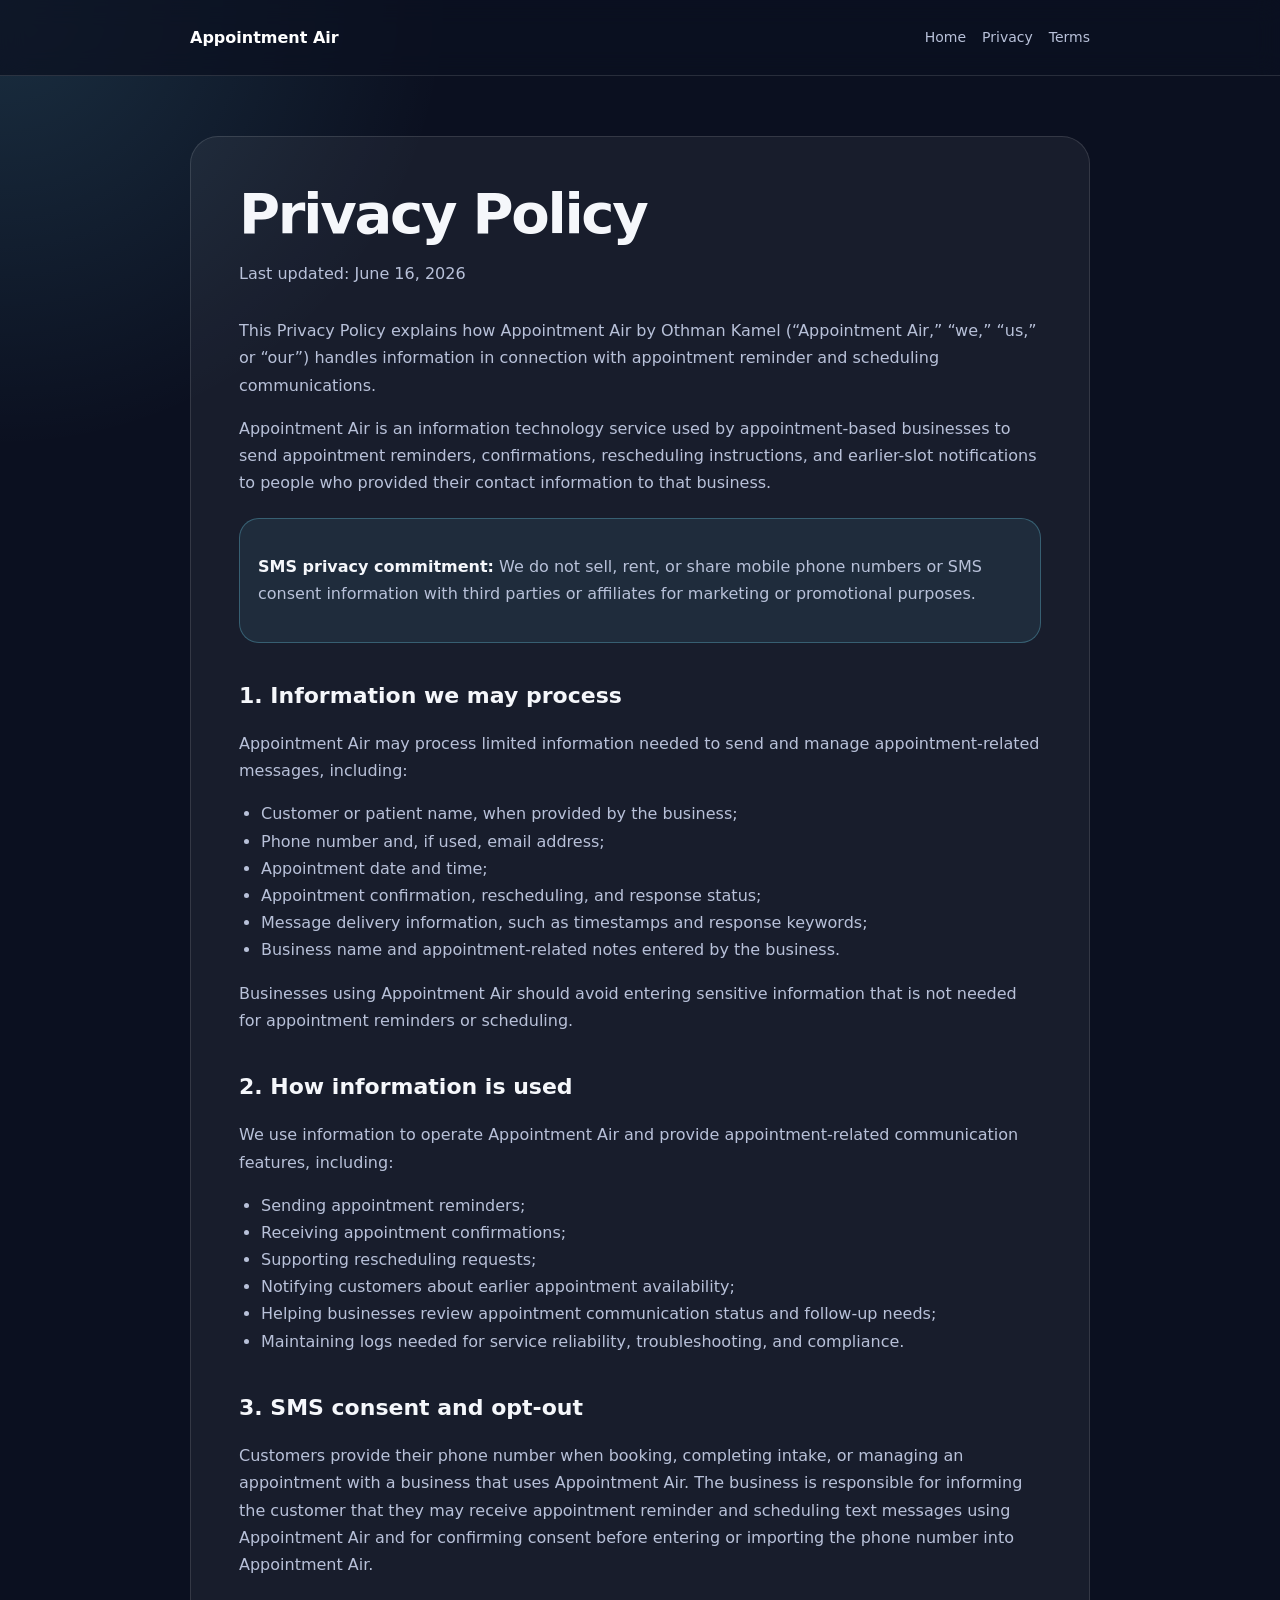
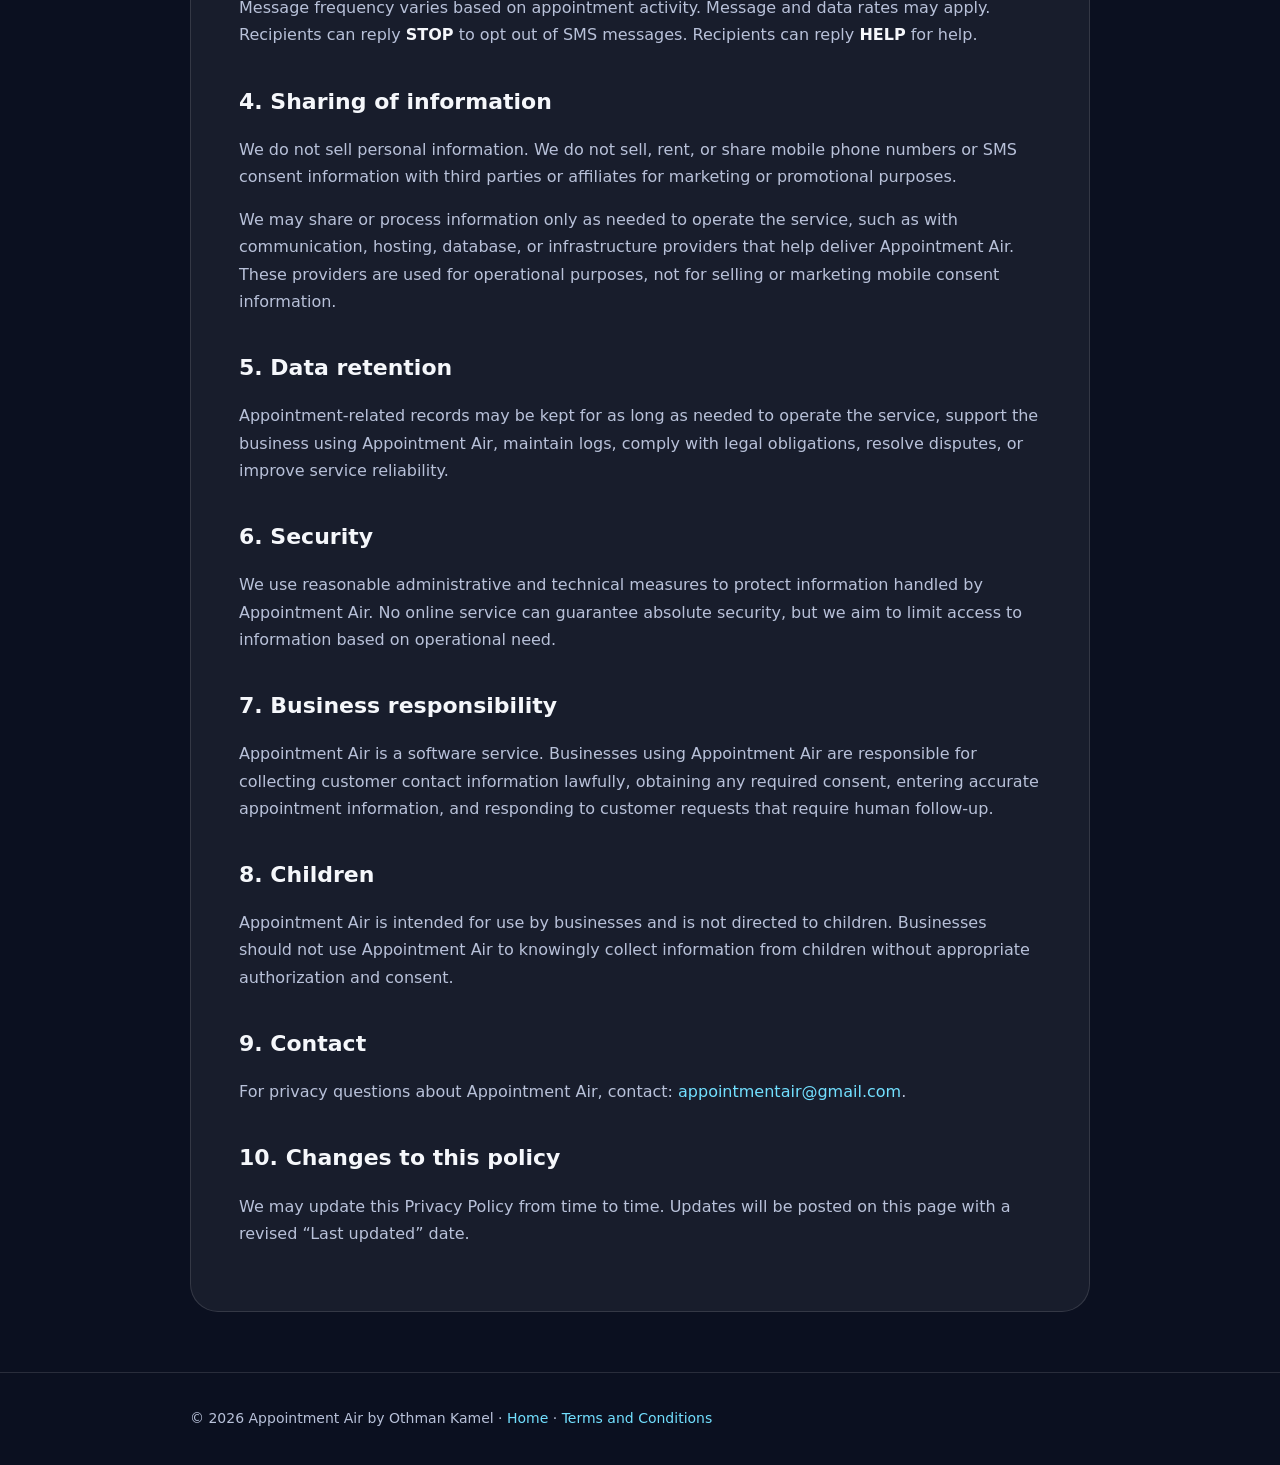
==== privacy.html @ acf0707d "Add Appointment Air website" ====
<!DOCTYPE html>
<html lang="en">
<head>
  <meta charset="UTF-8" />
  <meta name="viewport" content="width=device-width, initial-scale=1.0" />

  <title>Privacy Policy | Appointment Air</title>
  <meta
    name="description"
    content="Privacy Policy for Appointment Air by Othman Kamel."
  />

  <style>
    :root {
      --bg: #0b1020;
      --panel: #11182c;
      --text: #f5f7fb;
      --muted: #b8c1d9;
      --line: rgba(255, 255, 255, 0.12);
      --accent: #72e0ff;
      --white: #ffffff;
    }

    * {
      box-sizing: border-box;
    }

    body {
      margin: 0;
      font-family: Inter, ui-sans-serif, system-ui, -apple-system, BlinkMacSystemFont, "Segoe UI", sans-serif;
      background:
        radial-gradient(circle at top left, rgba(114, 224, 255, 0.15), transparent 28rem),
        var(--bg);
      color: var(--text);
      line-height: 1.7;
    }

    a {
      color: var(--accent);
      text-decoration: none;
    }

    .container {
      width: min(900px, calc(100% - 40px));
      margin: 0 auto;
    }

    header {
      padding: 24px 0;
      border-bottom: 1px solid var(--line);
      background: rgba(11, 16, 32, 0.75);
      backdrop-filter: blur(12px);
      position: sticky;
      top: 0;
    }

    .nav {
      display: flex;
      align-items: center;
      justify-content: space-between;
      gap: 20px;
      flex-wrap: wrap;
    }

    .brand {
      color: var(--white);
      font-weight: 800;
    }

    .links {
      display: flex;
      gap: 16px;
      flex-wrap: wrap;
      color: var(--muted);
      font-size: 14px;
    }

    .links a {
      color: var(--muted);
    }

    .links a:hover {
      color: var(--white);
    }

    main {
      padding: 60px 0;
    }

    .card {
      border: 1px solid var(--line);
      border-radius: 28px;
      padding: clamp(24px, 5vw, 48px);
      background: rgba(255, 255, 255, 0.055);
    }

    h1 {
      font-size: clamp(34px, 5vw, 56px);
      line-height: 1.05;
      margin: 0 0 10px;
      letter-spacing: -0.04em;
    }

    .updated {
      color: var(--muted);
      margin-bottom: 30px;
    }

    h2 {
      margin-top: 34px;
      margin-bottom: 10px;
      font-size: 22px;
    }

    p,
    li {
      color: var(--muted);
    }

    strong {
      color: var(--text);
    }

    ul {
      padding-left: 22px;
    }

    .important {
      border: 1px solid rgba(114, 224, 255, 0.28);
      background: rgba(114, 224, 255, 0.08);
      border-radius: 20px;
      padding: 18px;
      margin: 22px 0;
    }

    footer {
      padding: 34px 0;
      border-top: 1px solid var(--line);
      color: var(--muted);
      font-size: 14px;
    }
  </style>
</head>

<body>
  <header>
    <div class="container nav">
      <a class="brand" href="index.html">Appointment Air</a>
      <nav class="links" aria-label="Main navigation">
        <a href="index.html">Home</a>
        <a href="privacy.html">Privacy</a>
        <a href="terms.html">Terms</a>
      </nav>
    </div>
  </header>

  <main>
    <div class="container">
      <article class="card">
        <h1>Privacy Policy</h1>
        <p class="updated">Last updated: June 16, 2026</p>

        <p>
          This Privacy Policy explains how Appointment Air by Othman Kamel (“Appointment Air,” “we,” “us,” or “our”)
          handles information in connection with appointment reminder and scheduling communications.
        </p>

        <p>
          Appointment Air is an information technology service used by appointment-based businesses to send
          appointment reminders, confirmations, rescheduling instructions, and earlier-slot notifications to people
          who provided their contact information to that business.
        </p>

        <div class="important">
          <p>
            <strong>SMS privacy commitment:</strong> We do not sell, rent, or share mobile phone numbers or SMS
            consent information with third parties or affiliates for marketing or promotional purposes.
          </p>
        </div>

        <h2>1. Information we may process</h2>

        <p>
          Appointment Air may process limited information needed to send and manage appointment-related messages,
          including:
        </p>

        <ul>
          <li>Customer or patient name, when provided by the business;</li>
          <li>Phone number and, if used, email address;</li>
          <li>Appointment date and time;</li>
          <li>Appointment confirmation, rescheduling, and response status;</li>
          <li>Message delivery information, such as timestamps and response keywords;</li>
          <li>Business name and appointment-related notes entered by the business.</li>
        </ul>

        <p>
          Businesses using Appointment Air should avoid entering sensitive information that is not needed for
          appointment reminders or scheduling.
        </p>

        <h2>2. How information is used</h2>

        <p>
          We use information to operate Appointment Air and provide appointment-related communication features,
          including:
        </p>

        <ul>
          <li>Sending appointment reminders;</li>
          <li>Receiving appointment confirmations;</li>
          <li>Supporting rescheduling requests;</li>
          <li>Notifying customers about earlier appointment availability;</li>
          <li>Helping businesses review appointment communication status and follow-up needs;</li>
          <li>Maintaining logs needed for service reliability, troubleshooting, and compliance.</li>
        </ul>

        <h2>3. SMS consent and opt-out</h2>

        <p>
          Customers provide their phone number when booking, completing intake, or managing an appointment with a
          business that uses Appointment Air. The business is responsible for informing the customer that they may
          receive appointment reminder and scheduling text messages using Appointment Air and for confirming consent
          before entering or importing the phone number into Appointment Air.
        </p>

        <p>
          Message frequency varies based on appointment activity. Message and data rates may apply. Recipients can
          reply <strong>STOP</strong> to opt out of SMS messages. Recipients can reply <strong>HELP</strong> for help.
        </p>

        <h2>4. Sharing of information</h2>

        <p>
          We do not sell personal information. We do not sell, rent, or share mobile phone numbers or SMS consent
          information with third parties or affiliates for marketing or promotional purposes.
        </p>

        <p>
          We may share or process information only as needed to operate the service, such as with communication,
          hosting, database, or infrastructure providers that help deliver Appointment Air. These providers are used
          for operational purposes, not for selling or marketing mobile consent information.
        </p>

        <h2>5. Data retention</h2>

        <p>
          Appointment-related records may be kept for as long as needed to operate the service, support the business
          using Appointment Air, maintain logs, comply with legal obligations, resolve disputes, or improve service
          reliability.
        </p>

        <h2>6. Security</h2>

        <p>
          We use reasonable administrative and technical measures to protect information handled by Appointment Air.
          No online service can guarantee absolute security, but we aim to limit access to information based on
          operational need.
        </p>

        <h2>7. Business responsibility</h2>

        <p>
          Appointment Air is a software service. Businesses using Appointment Air are responsible for collecting
          customer contact information lawfully, obtaining any required consent, entering accurate appointment
          information, and responding to customer requests that require human follow-up.
        </p>

        <h2>8. Children</h2>

        <p>
          Appointment Air is intended for use by businesses and is not directed to children. Businesses should not
          use Appointment Air to knowingly collect information from children without appropriate authorization and
          consent.
        </p>

        <h2>9. Contact</h2>

        <p>
          For privacy questions about Appointment Air, contact:
          <a href="mailto:appointmentair@gmail.com">appointmentair@gmail.com</a>.
        </p>

        <h2>10. Changes to this policy</h2>

        <p>
          We may update this Privacy Policy from time to time. Updates will be posted on this page with a revised
          “Last updated” date.
        </p>
      </article>
    </div>
  </main>

  <footer>
    <div class="container">
      © 2026 Appointment Air by Othman Kamel ·
      <a href="index.html">Home</a> ·
      <a href="terms.html">Terms and Conditions</a>
    </div>
  </footer>
</body>
</html>
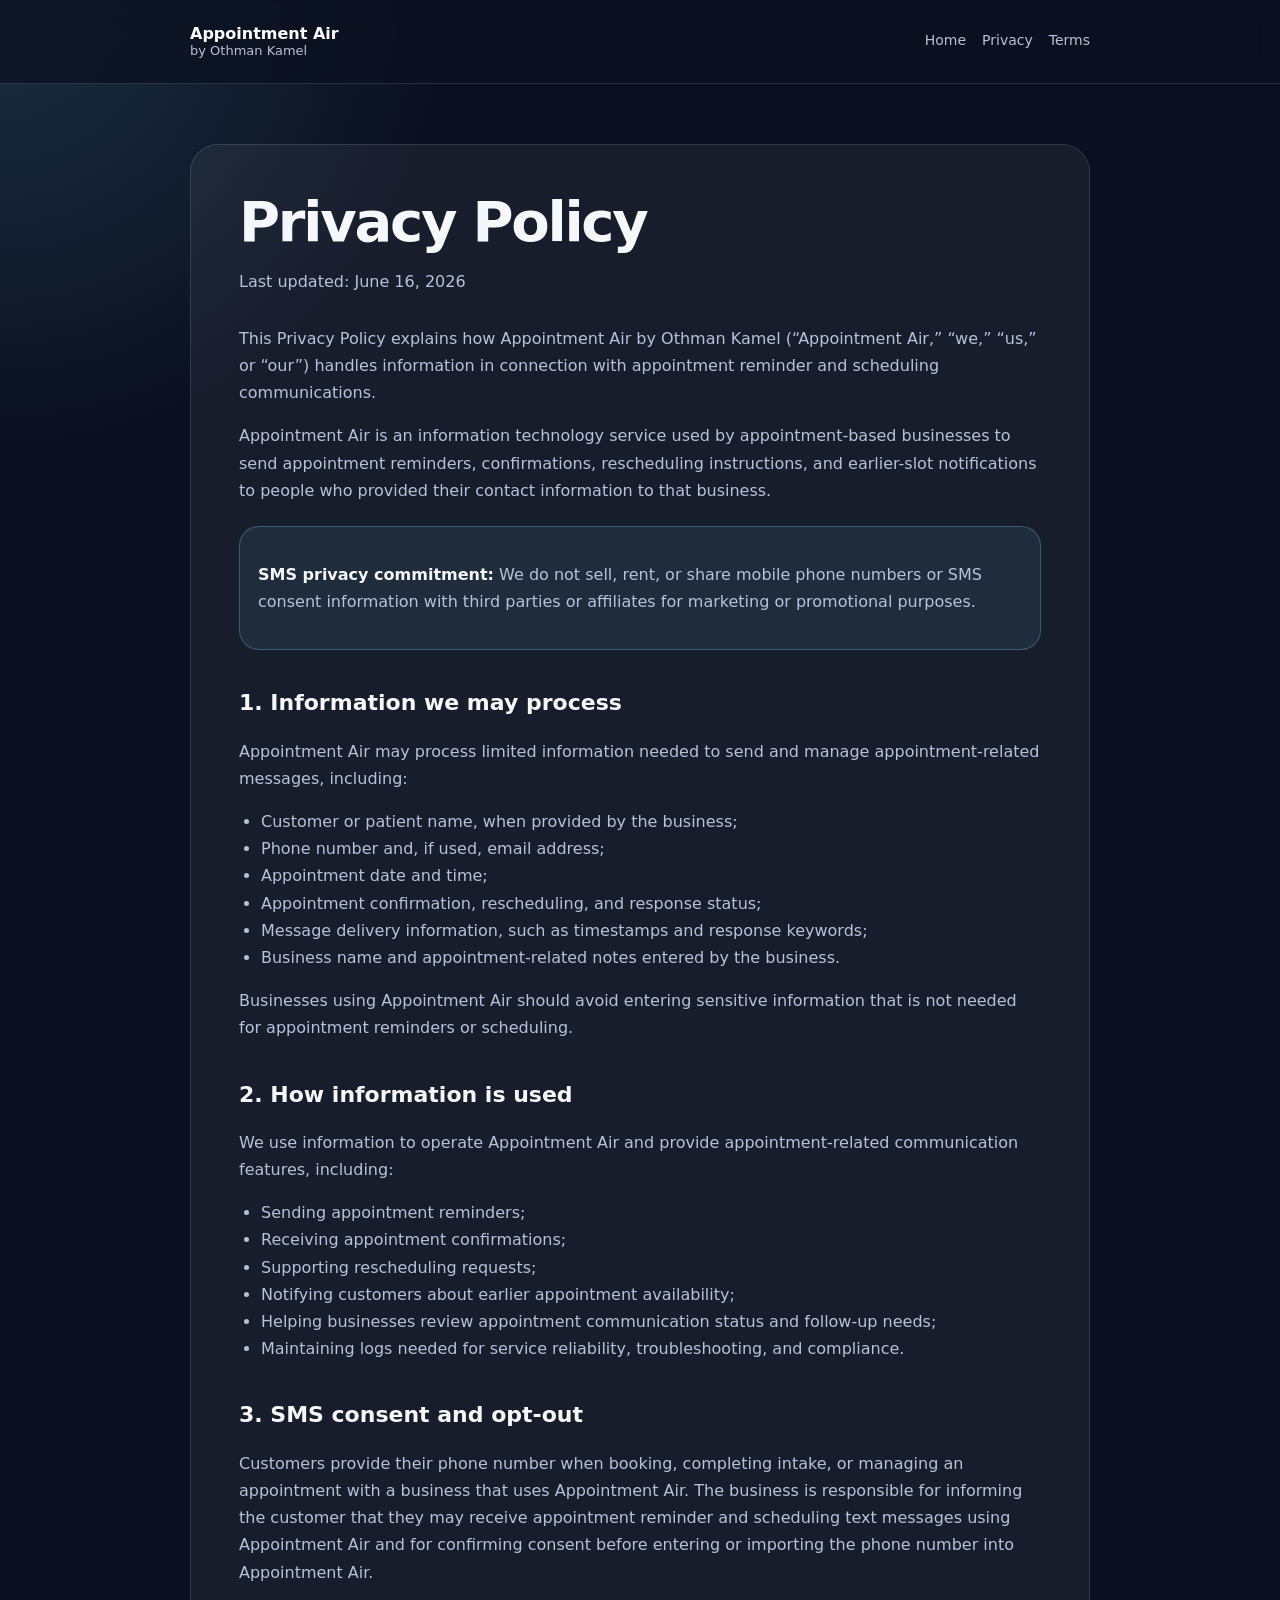
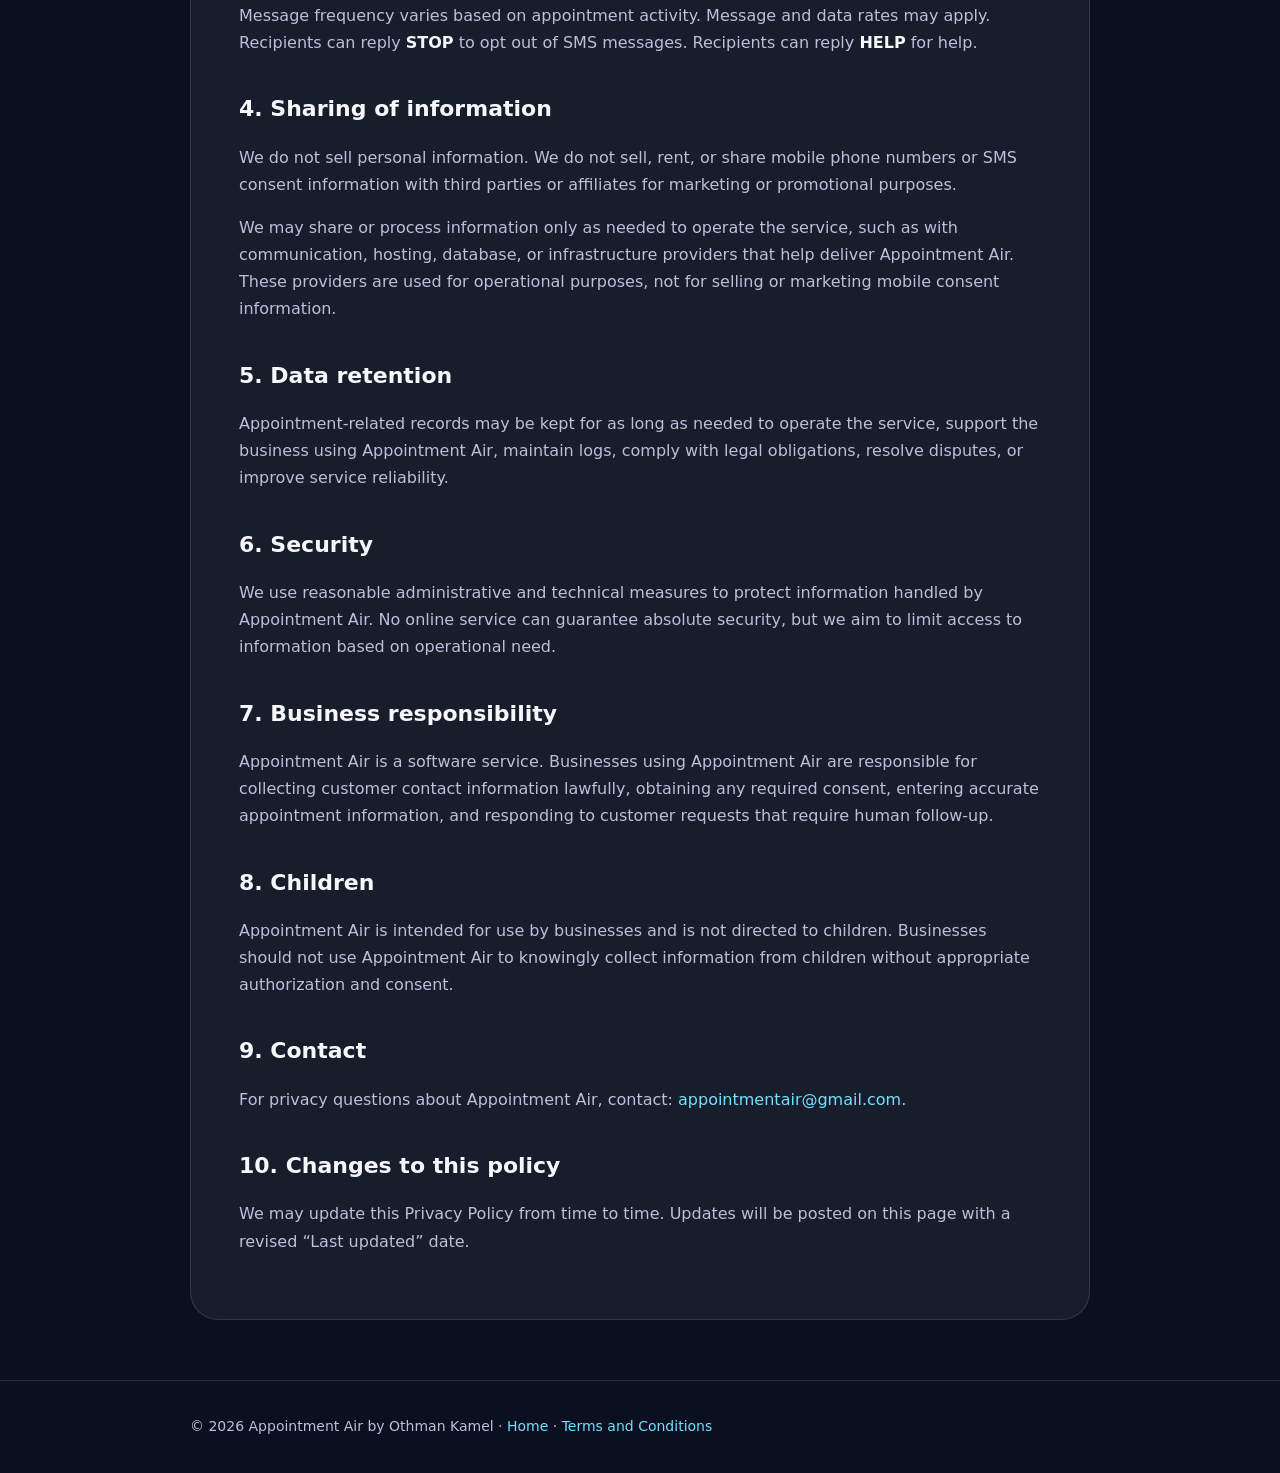
==== commit 8e8834ca: "Clarify Appointment Air sole proprietor identity" ====
--- a/privacy.html
+++ b/privacy.html
@@ -4,7 +4,7 @@
   <meta charset="UTF-8" />
   <meta name="viewport" content="width=device-width, initial-scale=1.0" />
 
-  <title>Privacy Policy | Appointment Air</title>
+  <title>Privacy Policy | Appointment Air by Othman Kamel</title>
   <meta
     name="description"
     content="Privacy Policy for Appointment Air by Othman Kamel."
@@ -65,6 +65,15 @@
     .brand {
       color: var(--white);
       font-weight: 800;
+      display: flex;
+      flex-direction: column;
+      line-height: 1.2;
+    }
+
+    .brand small {
+      color: var(--muted);
+      font-weight: 500;
+      font-size: 13px;
     }
 
     .links {
@@ -145,7 +154,11 @@
 <body>
   <header>
     <div class="container nav">
-      <a class="brand" href="index.html">Appointment Air</a>
+      <a class="brand" href="index.html">
+        <span>Appointment Air</span>
+        <small>by Othman Kamel</small>
+      </a>
+
       <nav class="links" aria-label="Main navigation">
         <a href="index.html">Home</a>
         <a href="privacy.html">Privacy</a>
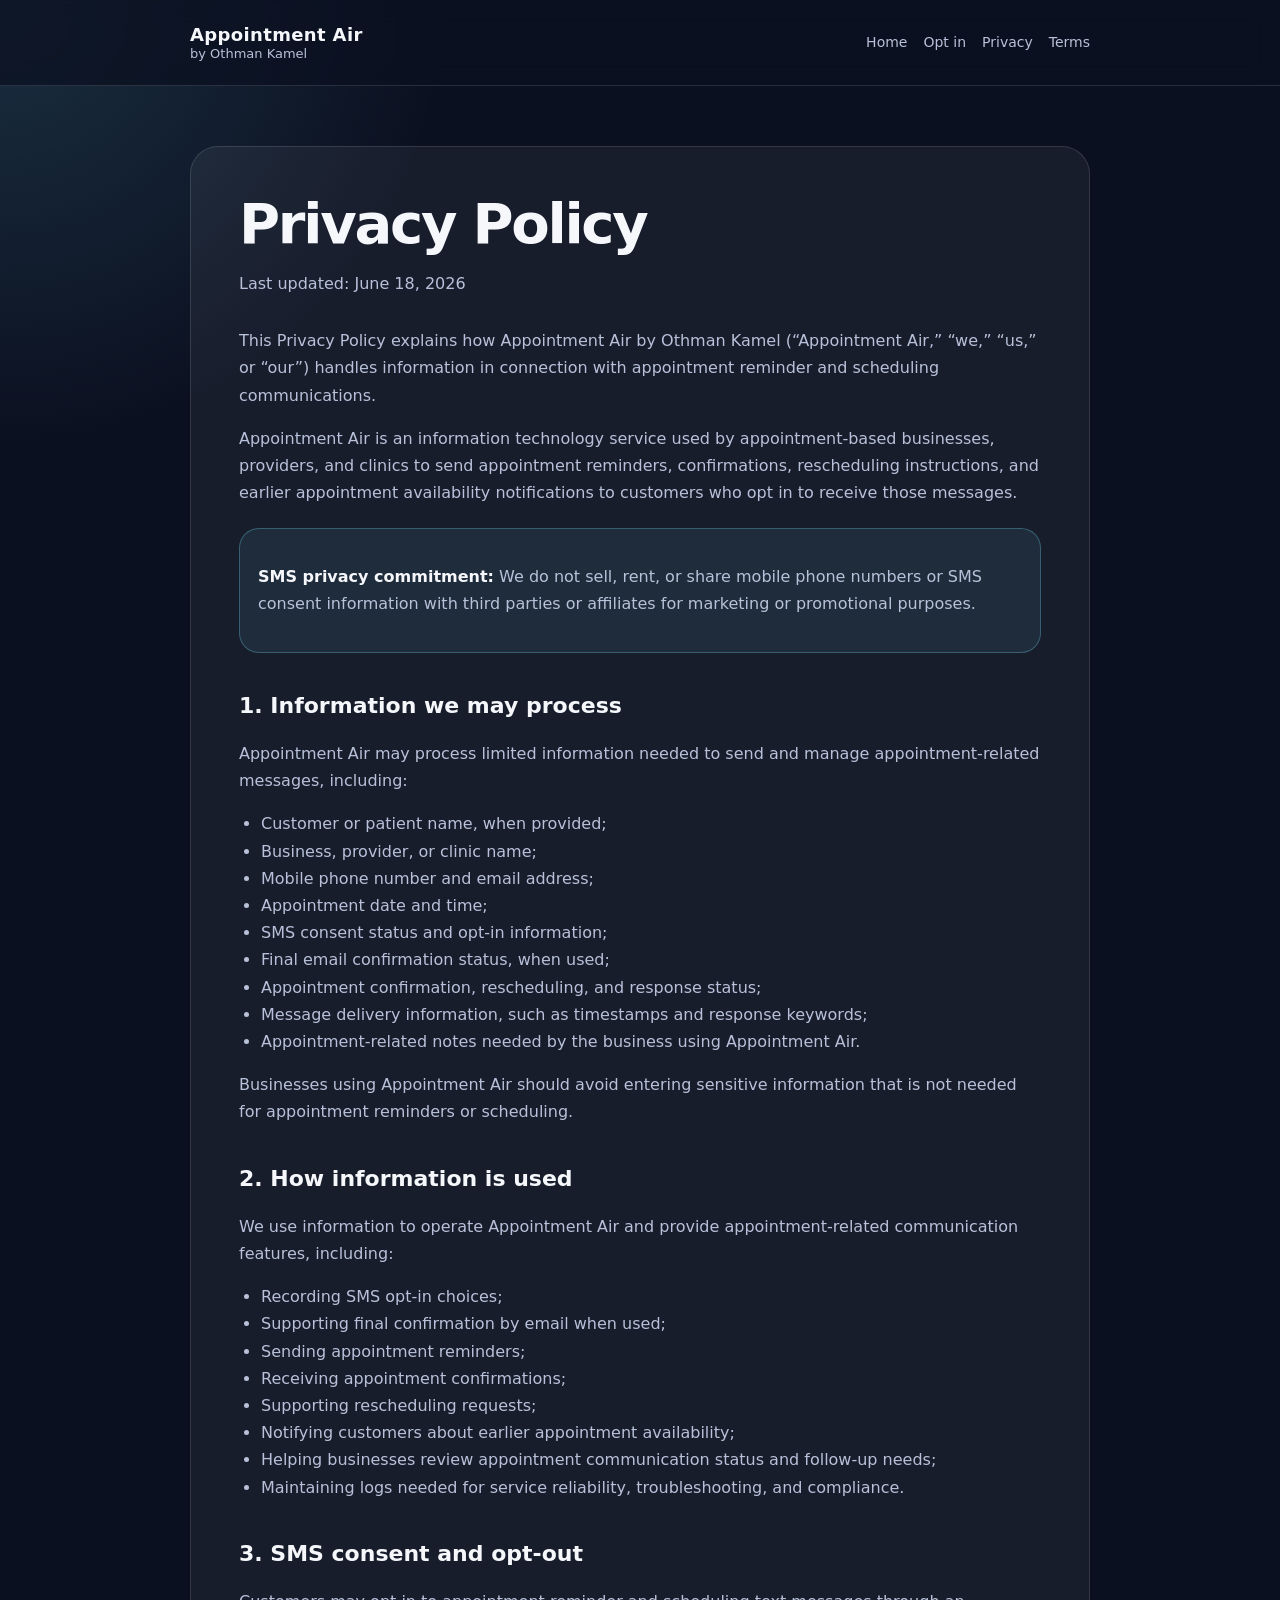
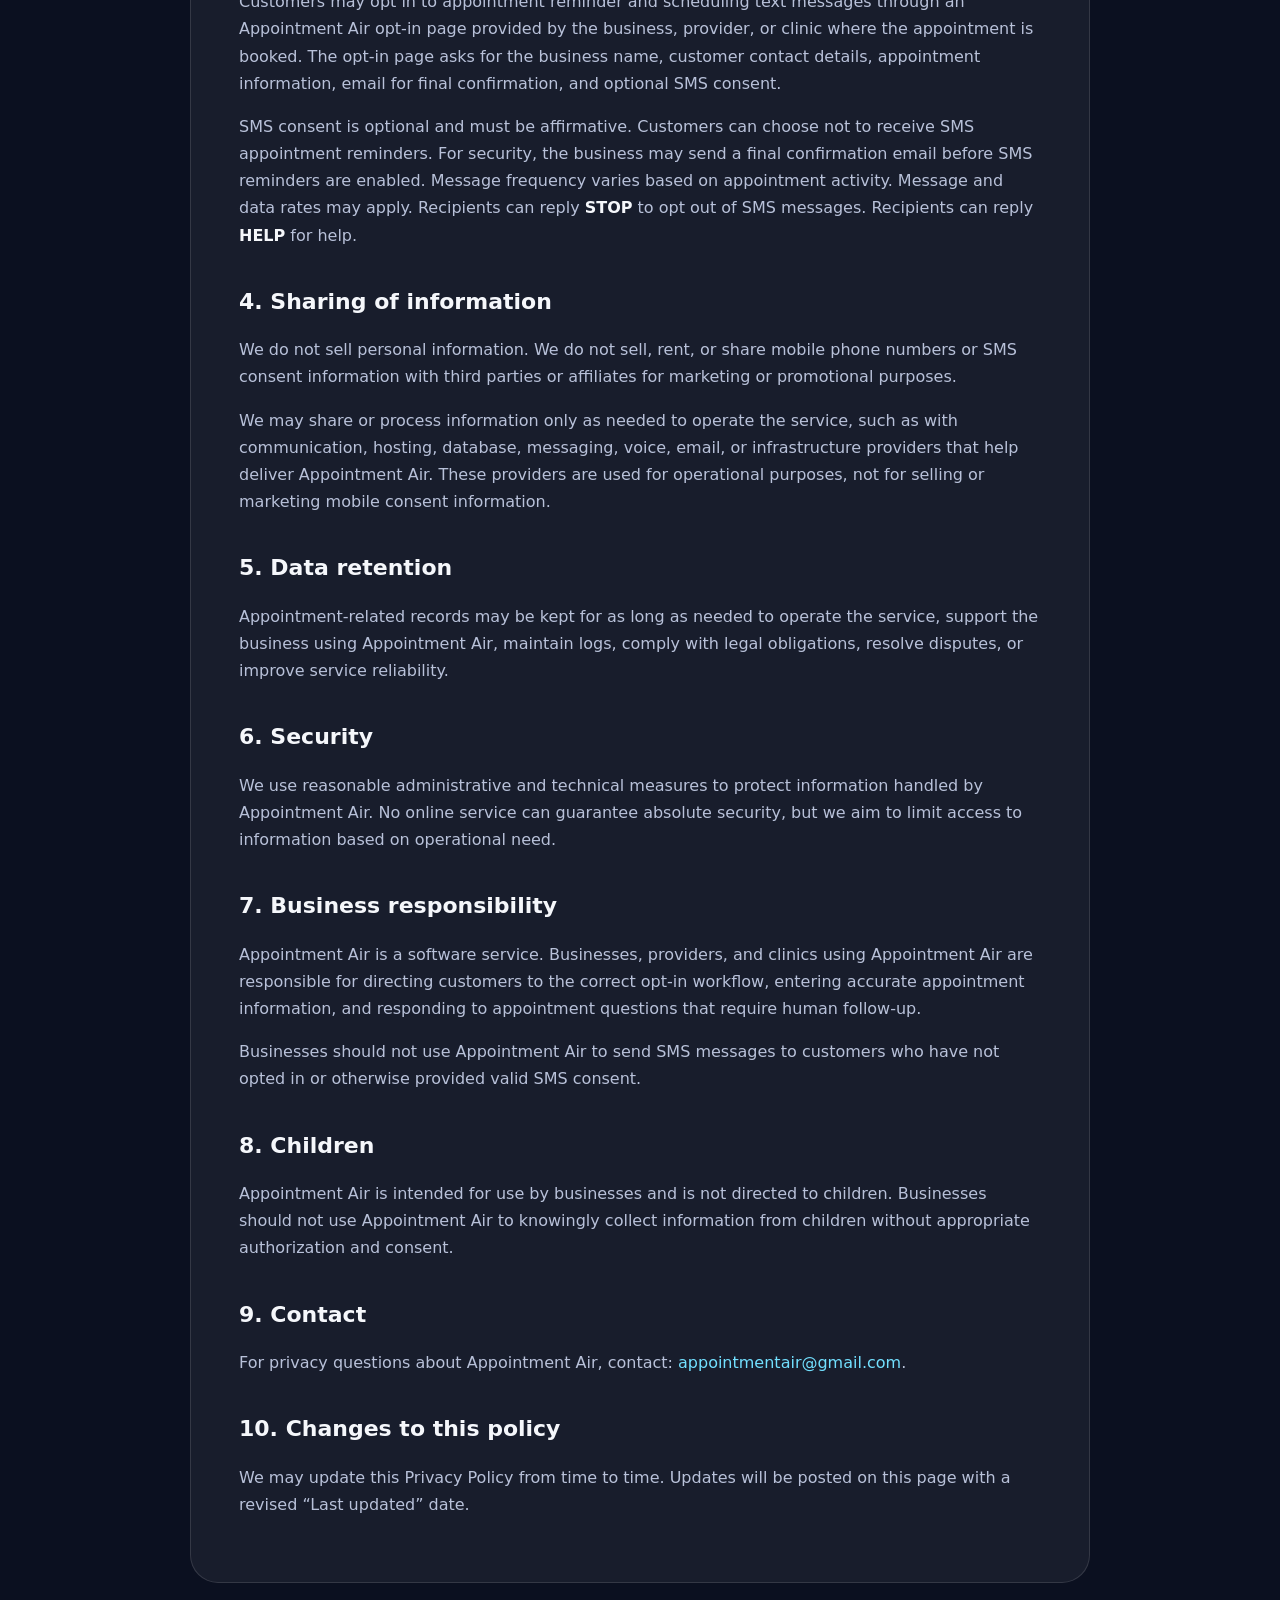
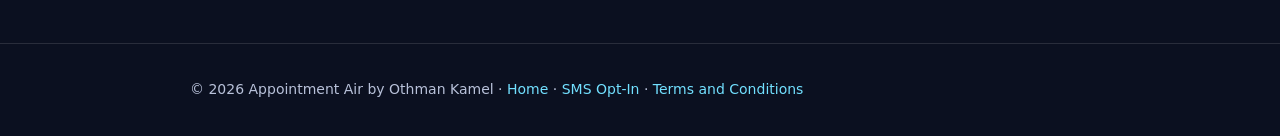
==== commit 74767855: "Update Appointment Air SMS opt-in website" ====
--- a/privacy.html
+++ b/privacy.html
@@ -4,7 +4,7 @@
   <meta charset="UTF-8" />
   <meta name="viewport" content="width=device-width, initial-scale=1.0" />
 
-  <title>Privacy Policy | Appointment Air by Othman Kamel</title>
+  <title>Privacy Policy | Appointment Air</title>
   <meta
     name="description"
     content="Privacy Policy for Appointment Air by Othman Kamel."
@@ -63,17 +63,21 @@
     }
 
     .brand {
-      color: var(--white);
-      font-weight: 800;
       display: flex;
       flex-direction: column;
       line-height: 1.2;
-    }
-
-    .brand small {
-      color: var(--muted);
+      color: var(--white);
+    }
+
+    .brand strong {
+      font-size: 18px;
+      letter-spacing: 0.02em;
+    }
+
+    .brand span {
+      color: var(--muted);
+      font-size: 13px;
       font-weight: 500;
-      font-size: 13px;
     }
 
     .links {
@@ -155,12 +159,13 @@
   <header>
     <div class="container nav">
       <a class="brand" href="index.html">
-        <span>Appointment Air</span>
-        <small>by Othman Kamel</small>
+        <strong>Appointment Air</strong>
+        <span>by Othman Kamel</span>
       </a>
-
+      
       <nav class="links" aria-label="Main navigation">
         <a href="index.html">Home</a>
+        <a href="sms-consent.html">Opt in</a>
         <a href="privacy.html">Privacy</a>
         <a href="terms.html">Terms</a>
       </nav>
@@ -171,7 +176,7 @@
     <div class="container">
       <article class="card">
         <h1>Privacy Policy</h1>
-        <p class="updated">Last updated: June 16, 2026</p>
+        <p class="updated">Last updated: June 18, 2026</p>
 
         <p>
           This Privacy Policy explains how Appointment Air by Othman Kamel (“Appointment Air,” “we,” “us,” or “our”)
@@ -179,9 +184,9 @@
         </p>
 
         <p>
-          Appointment Air is an information technology service used by appointment-based businesses to send
-          appointment reminders, confirmations, rescheduling instructions, and earlier-slot notifications to people
-          who provided their contact information to that business.
+          Appointment Air is an information technology service used by appointment-based businesses, providers, and
+          clinics to send appointment reminders, confirmations, rescheduling instructions, and earlier appointment
+          availability notifications to customers who opt in to receive those messages.
         </p>
 
         <div class="important">
@@ -199,12 +204,15 @@
         </p>
 
         <ul>
-          <li>Customer or patient name, when provided by the business;</li>
-          <li>Phone number and, if used, email address;</li>
+          <li>Customer or patient name, when provided;</li>
+          <li>Business, provider, or clinic name;</li>
+          <li>Mobile phone number and email address;</li>
           <li>Appointment date and time;</li>
+          <li>SMS consent status and opt-in information;</li>
+          <li>Final email confirmation status, when used;</li>
           <li>Appointment confirmation, rescheduling, and response status;</li>
           <li>Message delivery information, such as timestamps and response keywords;</li>
-          <li>Business name and appointment-related notes entered by the business.</li>
+          <li>Appointment-related notes needed by the business using Appointment Air.</li>
         </ul>
 
         <p>
@@ -220,6 +228,8 @@
         </p>
 
         <ul>
+          <li>Recording SMS opt-in choices;</li>
+          <li>Supporting final confirmation by email when used;</li>
           <li>Sending appointment reminders;</li>
           <li>Receiving appointment confirmations;</li>
           <li>Supporting rescheduling requests;</li>
@@ -231,13 +241,15 @@
         <h2>3. SMS consent and opt-out</h2>
 
         <p>
-          Customers provide their phone number when booking, completing intake, or managing an appointment with a
-          business that uses Appointment Air. The business is responsible for informing the customer that they may
-          receive appointment reminder and scheduling text messages using Appointment Air and for confirming consent
-          before entering or importing the phone number into Appointment Air.
-        </p>
-
-        <p>
+          Customers may opt in to appointment reminder and scheduling text messages through an Appointment Air opt-in
+          page provided by the business, provider, or clinic where the appointment is booked. The opt-in page asks
+          for the business name, customer contact details, appointment information, email for final confirmation,
+          and optional SMS consent.
+        </p>
+
+        <p>
+          SMS consent is optional and must be affirmative. Customers can choose not to receive SMS appointment
+          reminders. For security, the business may send a final confirmation email before SMS reminders are enabled.
           Message frequency varies based on appointment activity. Message and data rates may apply. Recipients can
           reply <strong>STOP</strong> to opt out of SMS messages. Recipients can reply <strong>HELP</strong> for help.
         </p>
@@ -251,8 +263,8 @@
 
         <p>
           We may share or process information only as needed to operate the service, such as with communication,
-          hosting, database, or infrastructure providers that help deliver Appointment Air. These providers are used
-          for operational purposes, not for selling or marketing mobile consent information.
+          hosting, database, messaging, voice, email, or infrastructure providers that help deliver Appointment Air.
+          These providers are used for operational purposes, not for selling or marketing mobile consent information.
         </p>
 
         <h2>5. Data retention</h2>
@@ -274,9 +286,14 @@
         <h2>7. Business responsibility</h2>
 
         <p>
-          Appointment Air is a software service. Businesses using Appointment Air are responsible for collecting
-          customer contact information lawfully, obtaining any required consent, entering accurate appointment
-          information, and responding to customer requests that require human follow-up.
+          Appointment Air is a software service. Businesses, providers, and clinics using Appointment Air are
+          responsible for directing customers to the correct opt-in workflow, entering accurate appointment
+          information, and responding to appointment questions that require human follow-up.
+        </p>
+
+        <p>
+          Businesses should not use Appointment Air to send SMS messages to customers who have not opted in or
+          otherwise provided valid SMS consent.
         </p>
 
         <h2>8. Children</h2>
@@ -308,8 +325,9 @@
     <div class="container">
       © 2026 Appointment Air by Othman Kamel ·
       <a href="index.html">Home</a> ·
+      <a href="sms-consent.html">SMS Opt-In</a> ·
       <a href="terms.html">Terms and Conditions</a>
     </div>
   </footer>
 </body>
-</html>
+</html>
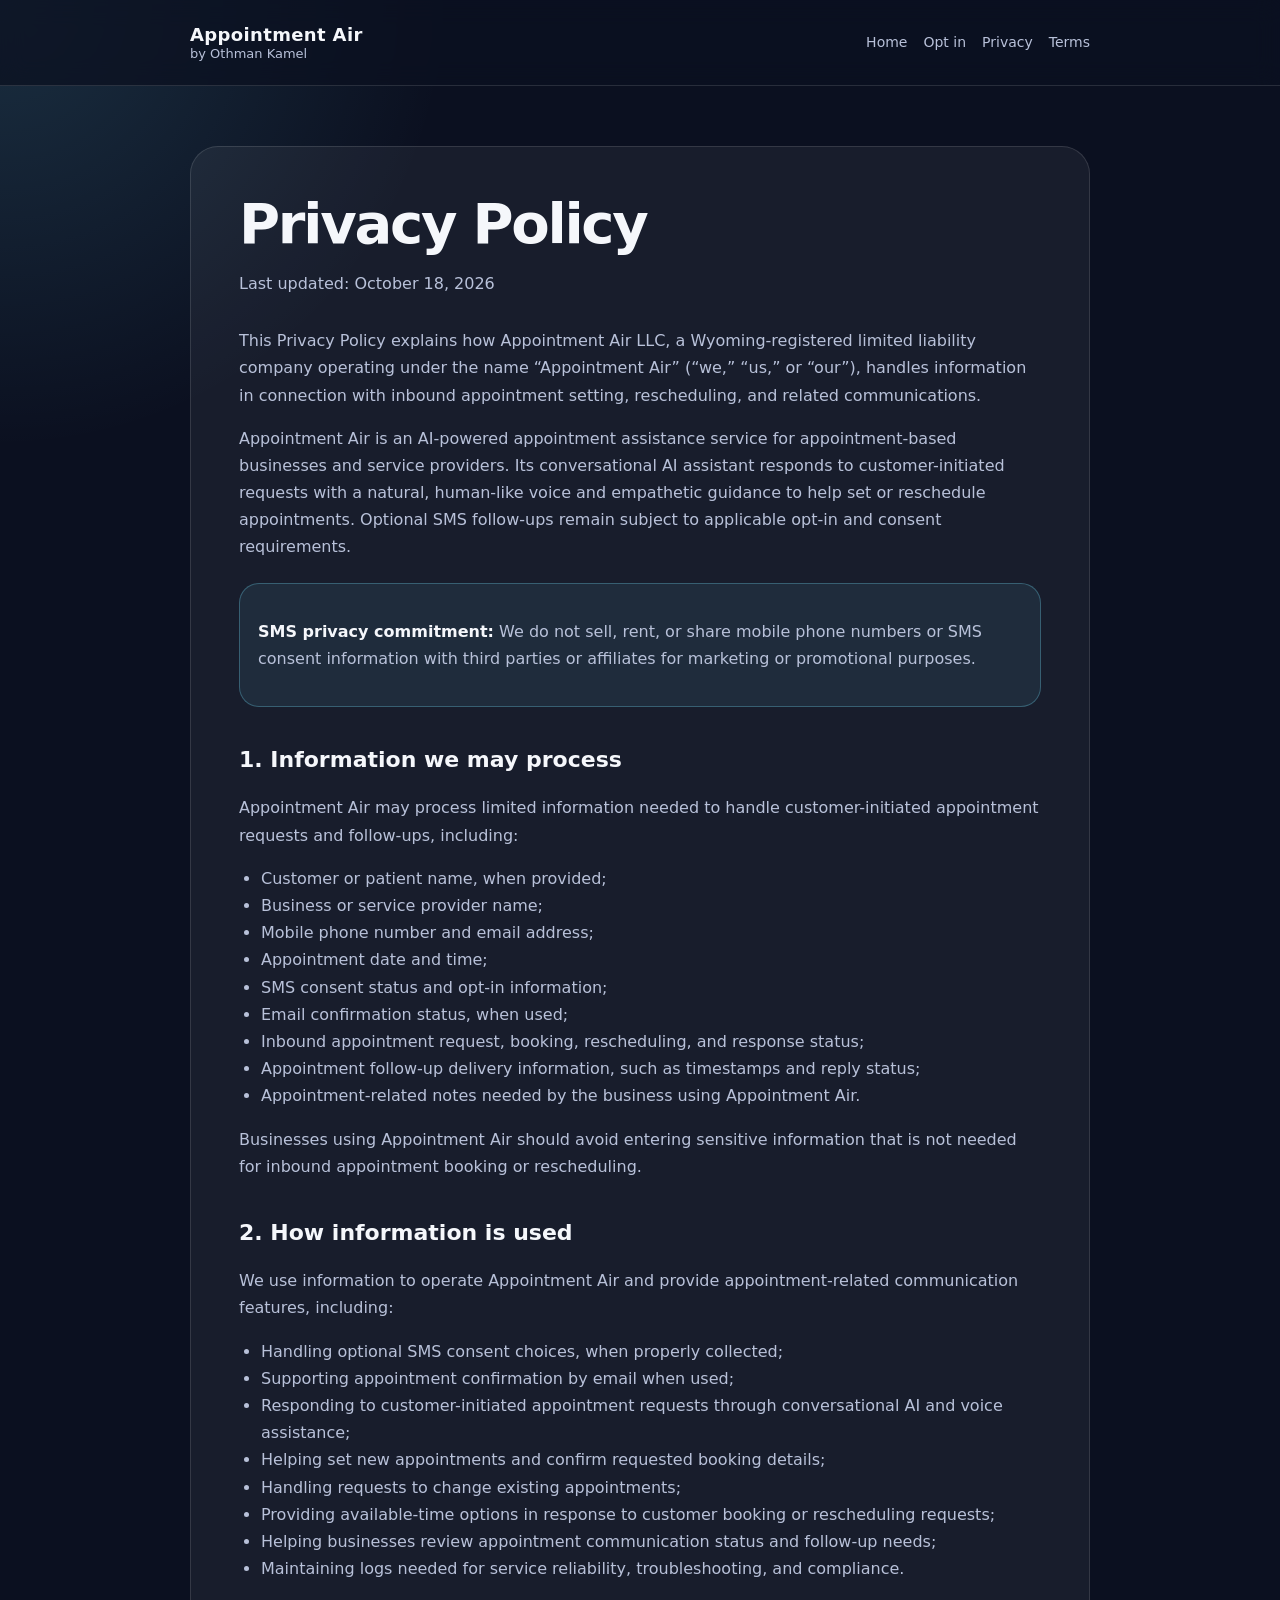
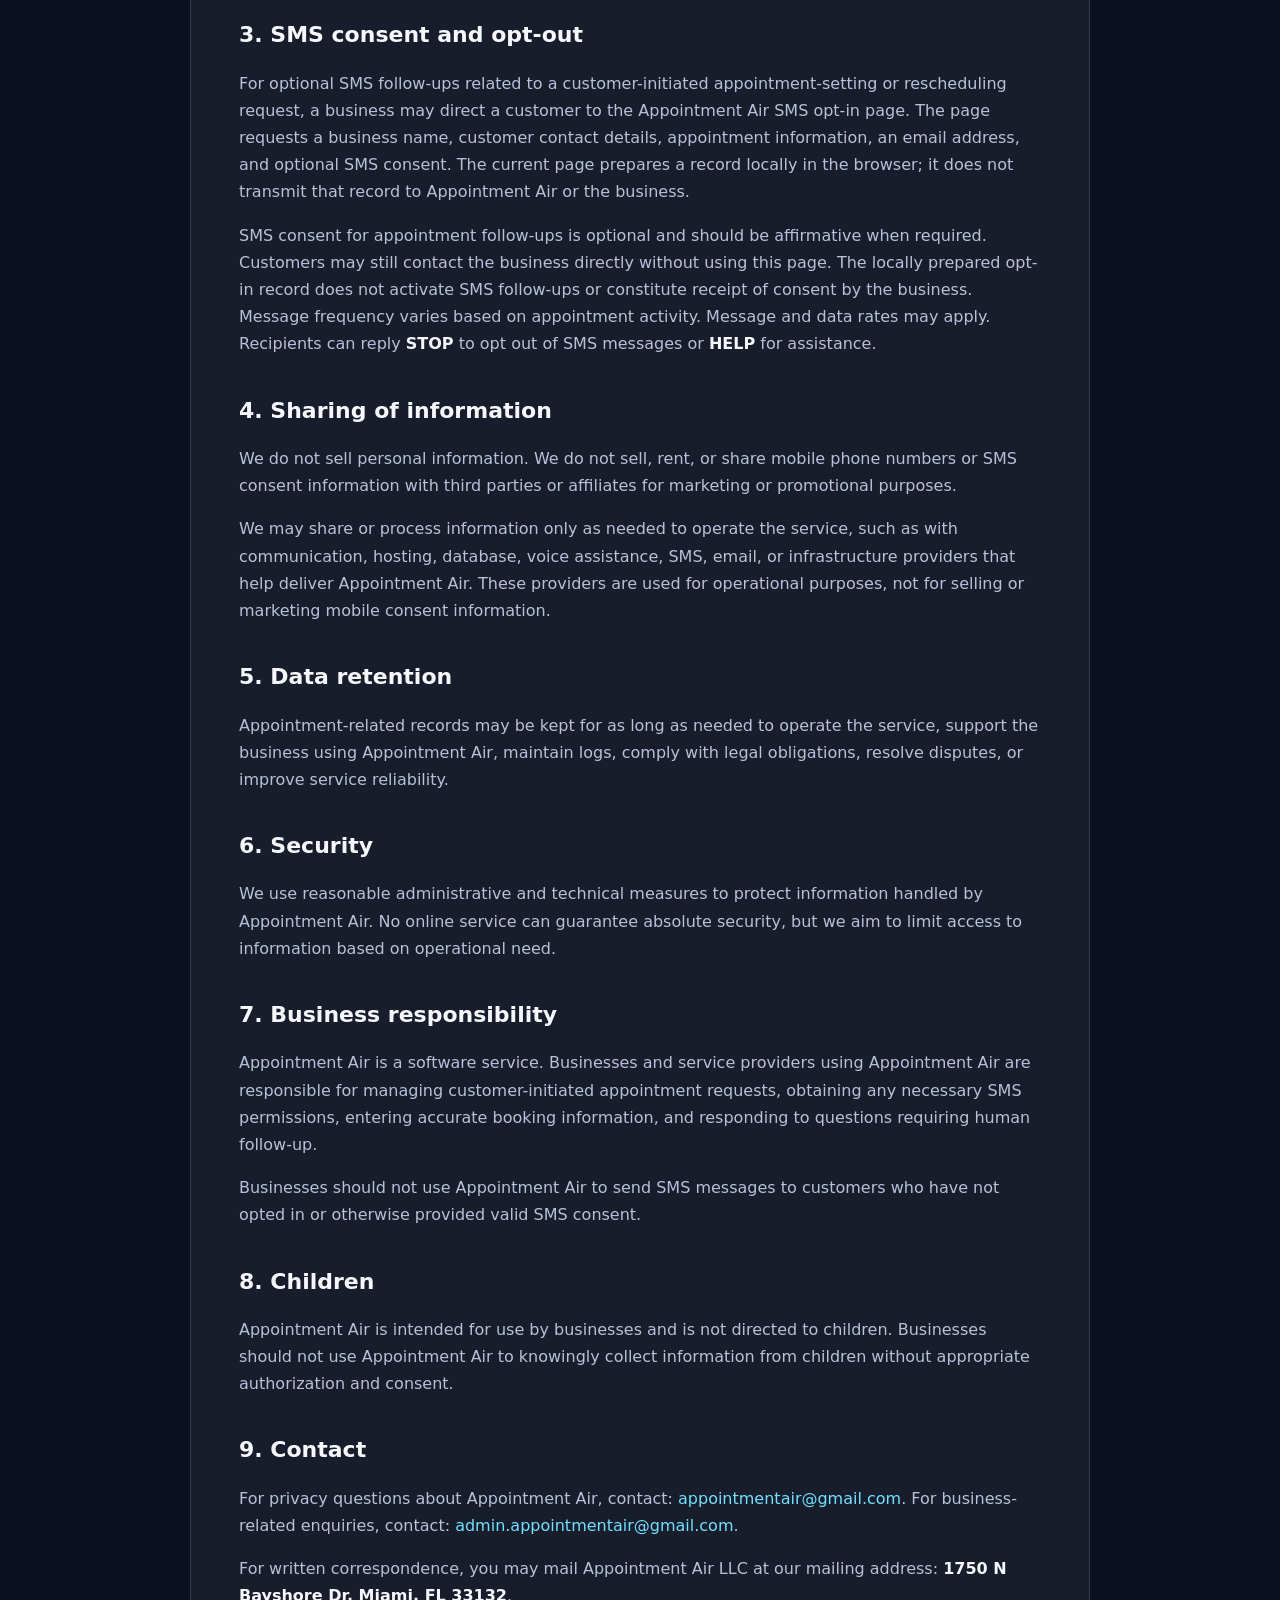
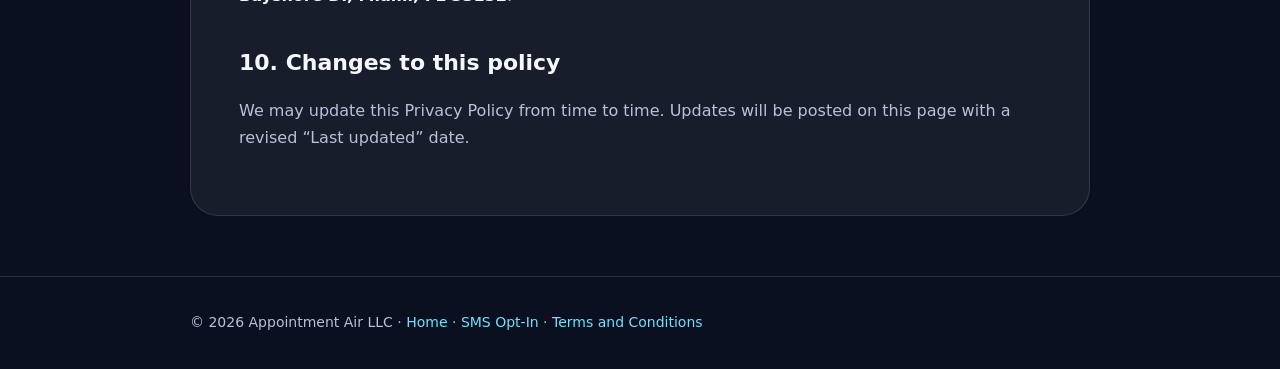
==== commit 9d031009: "Update privacy.html" ====
--- a/privacy.html
+++ b/privacy.html
@@ -7,7 +7,7 @@
   <title>Privacy Policy | Appointment Air</title>
   <meta
     name="description"
-    content="Privacy Policy for Appointment Air by Othman Kamel."
+    content="Privacy Policy for Appointment Air LLC."
   />
 
   <style>
@@ -176,17 +176,19 @@
     <div class="container">
       <article class="card">
         <h1>Privacy Policy</h1>
-        <p class="updated">Last updated: June 18, 2026</p>
-
-        <p>
-          This Privacy Policy explains how Appointment Air by Othman Kamel (“Appointment Air,” “we,” “us,” or “our”)
-          handles information in connection with appointment reminder and scheduling communications.
-        </p>
-
-        <p>
-          Appointment Air is an information technology service used by appointment-based businesses, providers, and
-          clinics to send appointment reminders, confirmations, rescheduling instructions, and earlier appointment
-          availability notifications to customers who opt in to receive those messages.
+        <p class="updated">Last updated: October 18, 2026</p>
+
+        <p>
+          This Privacy Policy explains how Appointment Air LLC, a Wyoming-registered limited liability company
+          operating under the name “Appointment Air” (“we,” “us,” or “our”), handles information in connection
+          with inbound appointment setting, rescheduling, and related communications.
+        </p>
+
+        <p>
+          Appointment Air is an AI-powered appointment assistance service for appointment-based businesses and
+          service providers. Its conversational AI assistant responds to customer-initiated requests with a
+          natural, human-like voice and empathetic guidance to help set or reschedule appointments.
+          Optional SMS follow-ups remain subject to applicable opt-in and consent requirements.
         </p>
 
         <div class="important">
@@ -199,25 +201,25 @@
         <h2>1. Information we may process</h2>
 
         <p>
-          Appointment Air may process limited information needed to send and manage appointment-related messages,
+          Appointment Air may process limited information needed to handle customer-initiated appointment requests and follow-ups,
           including:
         </p>
 
         <ul>
           <li>Customer or patient name, when provided;</li>
-          <li>Business, provider, or clinic name;</li>
+          <li>Business or service provider name;</li>
           <li>Mobile phone number and email address;</li>
           <li>Appointment date and time;</li>
           <li>SMS consent status and opt-in information;</li>
-          <li>Final email confirmation status, when used;</li>
-          <li>Appointment confirmation, rescheduling, and response status;</li>
-          <li>Message delivery information, such as timestamps and response keywords;</li>
+          <li>Email confirmation status, when used;</li>
+          <li>Inbound appointment request, booking, rescheduling, and response status;</li>
+          <li>Appointment follow-up delivery information, such as timestamps and reply status;</li>
           <li>Appointment-related notes needed by the business using Appointment Air.</li>
         </ul>
 
         <p>
           Businesses using Appointment Air should avoid entering sensitive information that is not needed for
-          appointment reminders or scheduling.
+          inbound appointment booking or rescheduling.
         </p>
 
         <h2>2. How information is used</h2>
@@ -228,12 +230,12 @@
         </p>
 
         <ul>
-          <li>Recording SMS opt-in choices;</li>
-          <li>Supporting final confirmation by email when used;</li>
-          <li>Sending appointment reminders;</li>
-          <li>Receiving appointment confirmations;</li>
-          <li>Supporting rescheduling requests;</li>
-          <li>Notifying customers about earlier appointment availability;</li>
+          <li>Handling optional SMS consent choices, when properly collected;</li>
+          <li>Supporting appointment confirmation by email when used;</li>
+          <li>Responding to customer-initiated appointment requests through conversational AI and voice assistance;</li>
+          <li>Helping set new appointments and confirm requested booking details;</li>
+          <li>Handling requests to change existing appointments;</li>
+          <li>Providing available-time options in response to customer booking or rescheduling requests;</li>
           <li>Helping businesses review appointment communication status and follow-up needs;</li>
           <li>Maintaining logs needed for service reliability, troubleshooting, and compliance.</li>
         </ul>
@@ -241,17 +243,18 @@
         <h2>3. SMS consent and opt-out</h2>
 
         <p>
-          Customers may opt in to appointment reminder and scheduling text messages through an Appointment Air opt-in
-          page provided by the business, provider, or clinic where the appointment is booked. The opt-in page asks
-          for the business name, customer contact details, appointment information, email for final confirmation,
-          and optional SMS consent.
-        </p>
-
-        <p>
-          SMS consent is optional and must be affirmative. Customers can choose not to receive SMS appointment
-          reminders. For security, the business may send a final confirmation email before SMS reminders are enabled.
-          Message frequency varies based on appointment activity. Message and data rates may apply. Recipients can
-          reply <strong>STOP</strong> to opt out of SMS messages. Recipients can reply <strong>HELP</strong> for help.
+          For optional SMS follow-ups related to a customer-initiated appointment-setting or rescheduling request, a business may
+          direct a customer to the Appointment Air SMS opt-in page. The page requests a business name, customer
+          contact details, appointment information, an email address, and optional SMS consent. The current page
+          prepares a record locally in the browser; it does not transmit that record to Appointment Air or the business.
+        </p>
+
+        <p>
+          SMS consent for appointment follow-ups is optional and should be affirmative when required.
+          Customers may still contact the business directly without using this page. The locally prepared opt-in record
+          does not activate SMS follow-ups or constitute receipt of consent by the business. Message frequency varies
+          based on appointment activity. Message and data rates may apply. Recipients can reply <strong>STOP</strong>
+          to opt out of SMS messages or <strong>HELP</strong> for assistance.
         </p>
 
         <h2>4. Sharing of information</h2>
@@ -263,7 +266,7 @@
 
         <p>
           We may share or process information only as needed to operate the service, such as with communication,
-          hosting, database, messaging, voice, email, or infrastructure providers that help deliver Appointment Air.
+          hosting, database, voice assistance, SMS, email, or infrastructure providers that help deliver Appointment Air.
           These providers are used for operational purposes, not for selling or marketing mobile consent information.
         </p>
 
@@ -286,9 +289,9 @@
         <h2>7. Business responsibility</h2>
 
         <p>
-          Appointment Air is a software service. Businesses, providers, and clinics using Appointment Air are
-          responsible for directing customers to the correct opt-in workflow, entering accurate appointment
-          information, and responding to appointment questions that require human follow-up.
+          Appointment Air is a software service. Businesses and service providers using Appointment Air are
+          responsible for managing customer-initiated appointment requests, obtaining any necessary SMS permissions,
+          entering accurate booking information, and responding to questions requiring human follow-up.
         </p>
 
         <p>
@@ -309,6 +312,13 @@
         <p>
           For privacy questions about Appointment Air, contact:
           <a href="mailto:appointmentair@gmail.com">appointmentair@gmail.com</a>.
+          For business-related enquiries, contact:
+          <a href="mailto:admin.appointmentair@gmail.com">admin.appointmentair@gmail.com</a>.
+        </p>
+
+        <p>
+          For written correspondence, you may mail Appointment Air LLC at our mailing address:
+          <strong>1750 N Bayshore Dr, Miami, FL 33132</strong>.
         </p>
 
         <h2>10. Changes to this policy</h2>
@@ -323,11 +333,11 @@
 
   <footer>
     <div class="container">
-      © 2026 Appointment Air by Othman Kamel ·
+      © 2026 Appointment Air LLC ·
       <a href="index.html">Home</a> ·
       <a href="sms-consent.html">SMS Opt-In</a> ·
       <a href="terms.html">Terms and Conditions</a>
     </div>
   </footer>
 </body>
-</html>+</html>
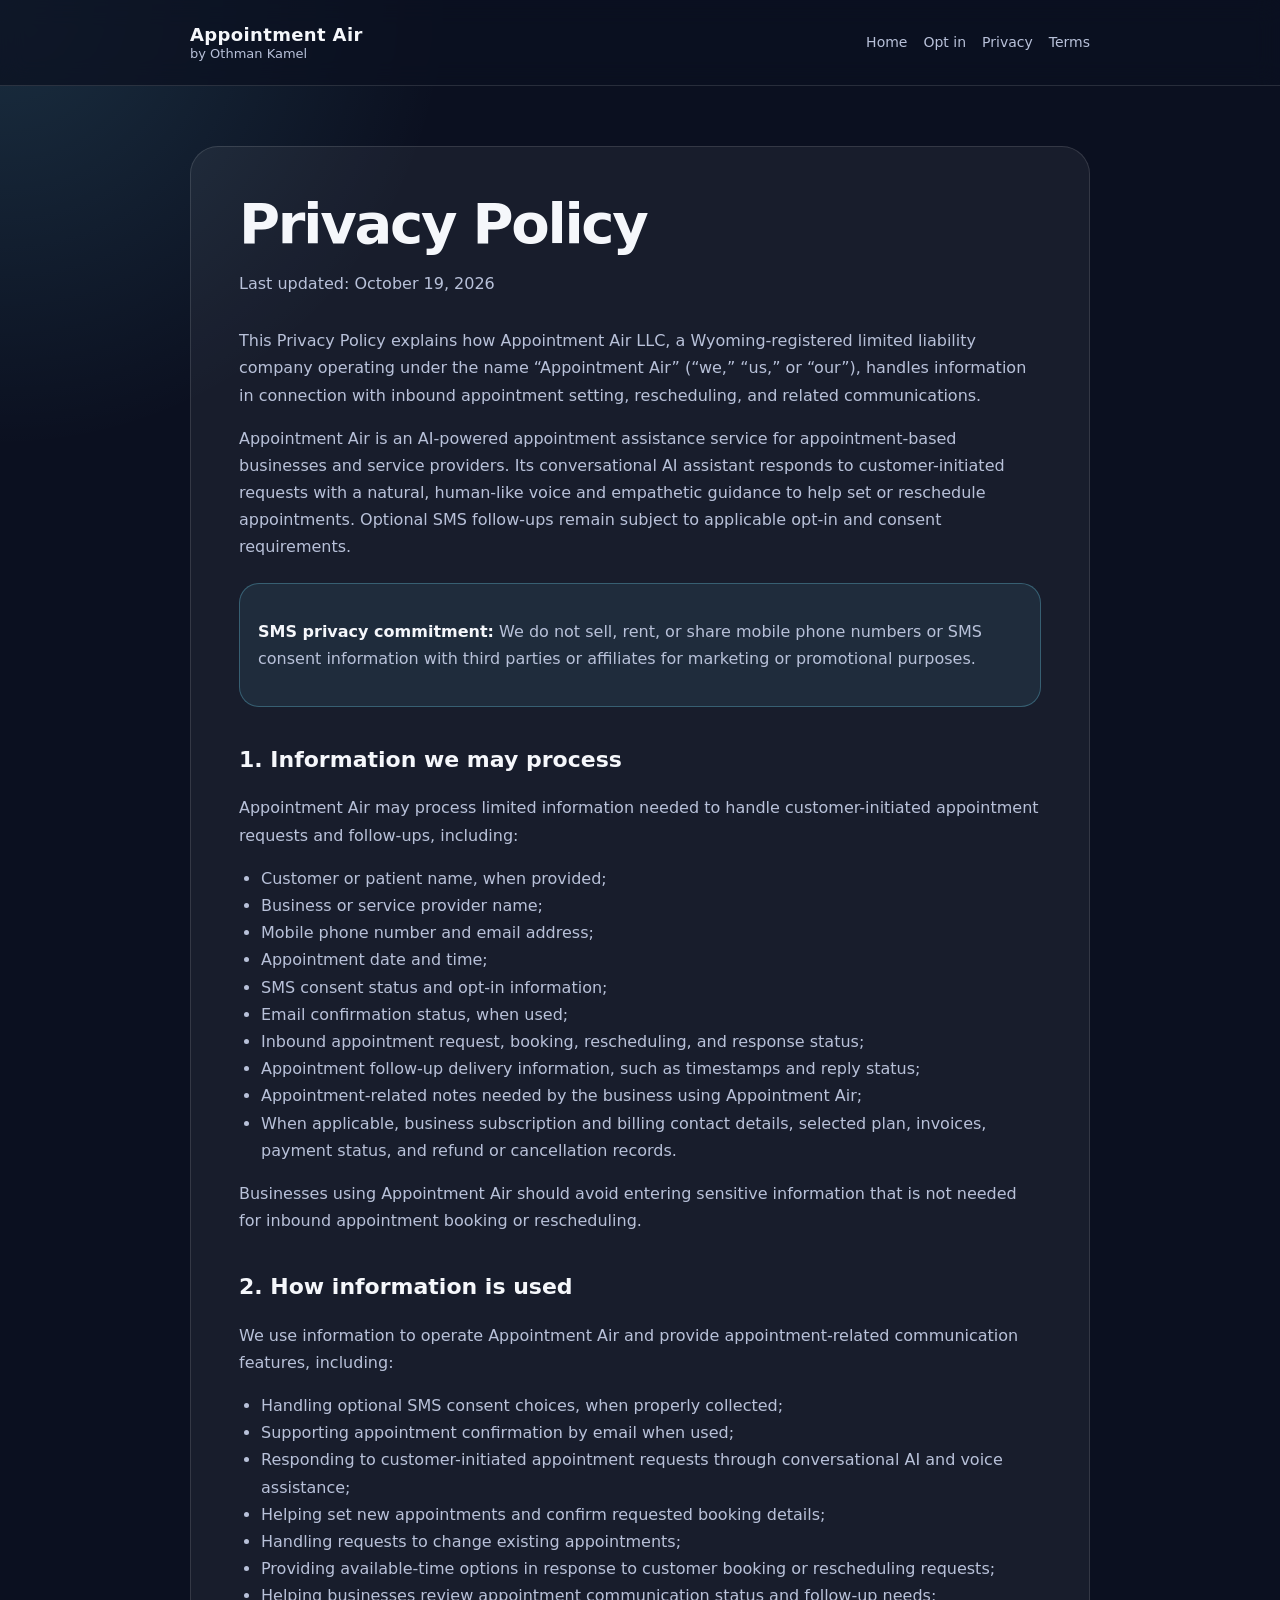
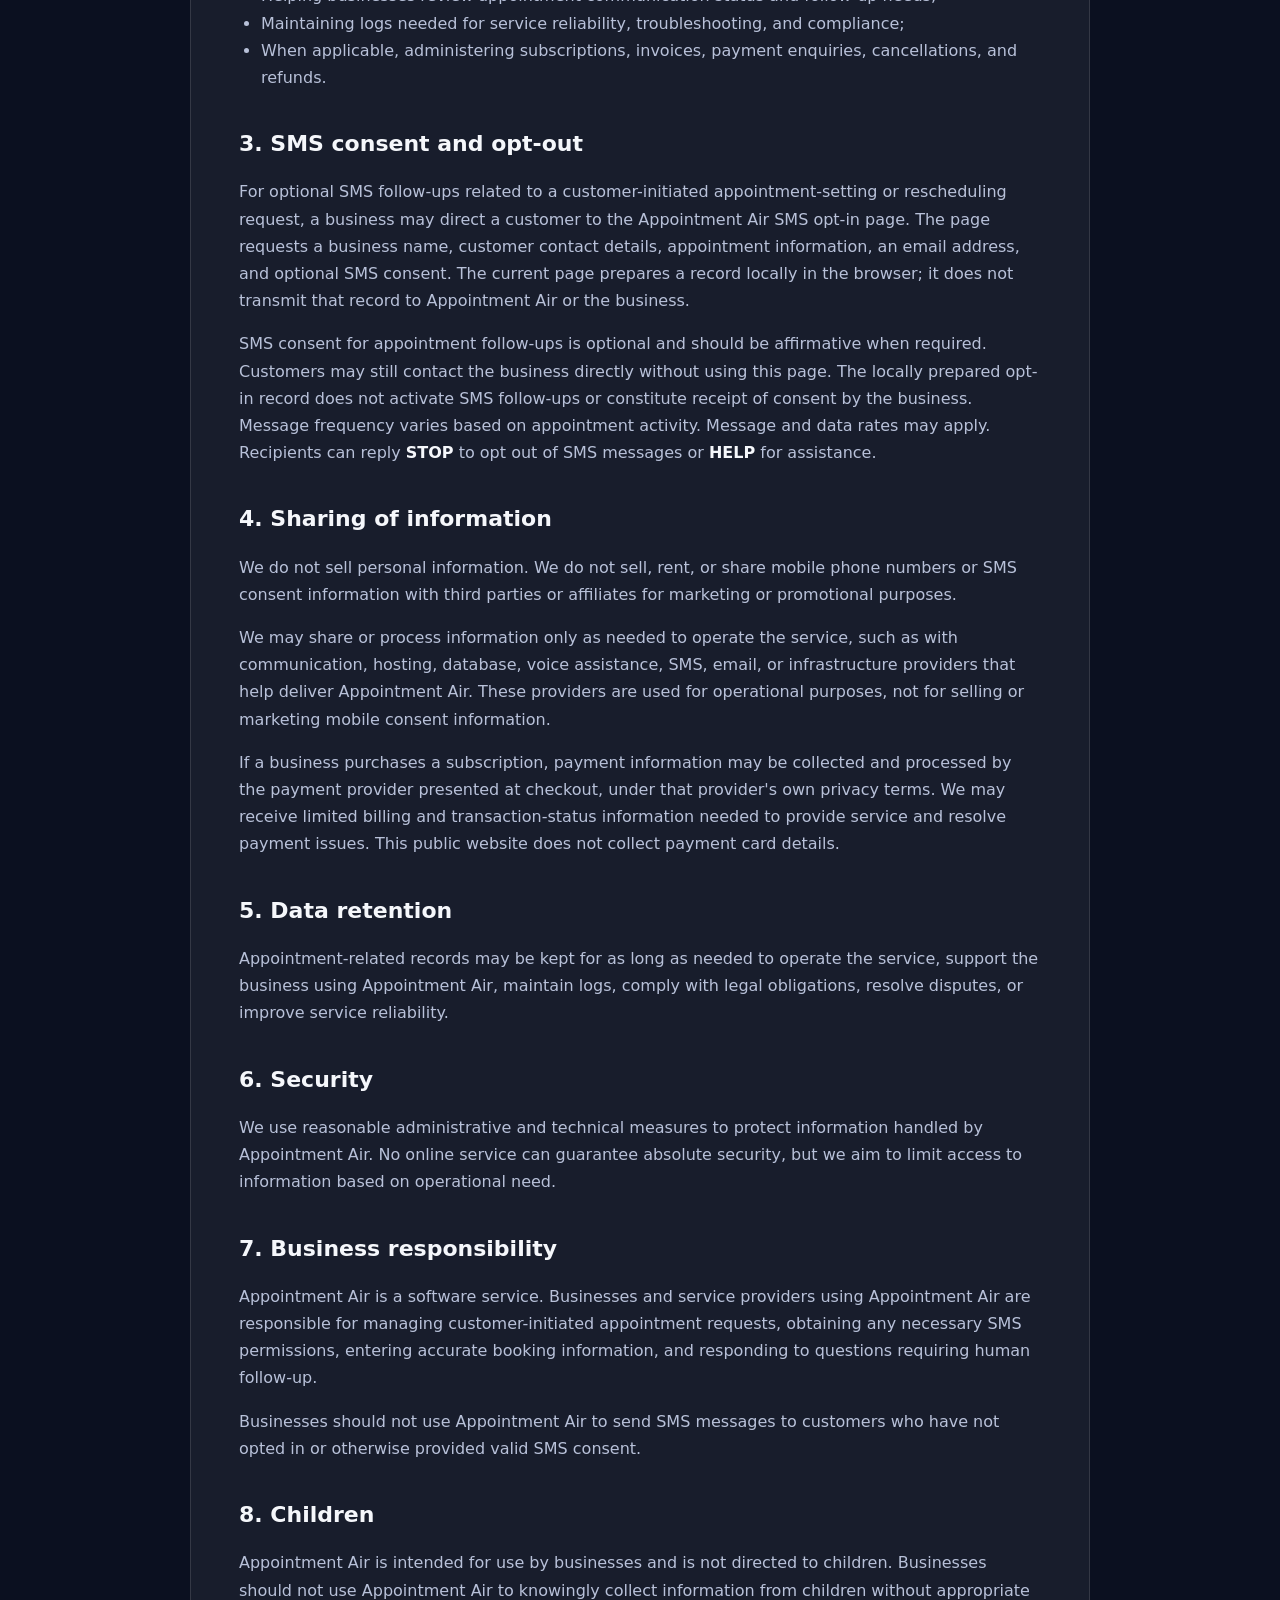
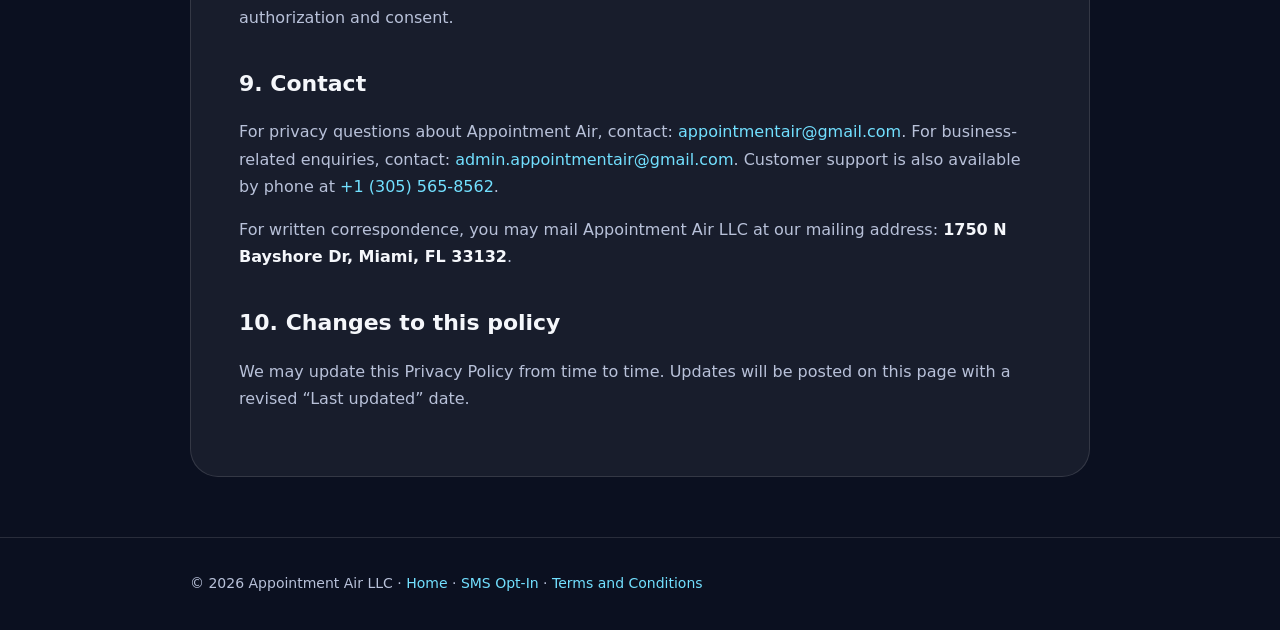
==== commit b7a13d0e: "Update privacy.html" ====
--- a/privacy.html
+++ b/privacy.html
@@ -176,7 +176,7 @@
     <div class="container">
       <article class="card">
         <h1>Privacy Policy</h1>
-        <p class="updated">Last updated: October 18, 2026</p>
+        <p class="updated">Last updated: October 19, 2026</p>
 
         <p>
           This Privacy Policy explains how Appointment Air LLC, a Wyoming-registered limited liability company
@@ -214,7 +214,9 @@
           <li>Email confirmation status, when used;</li>
           <li>Inbound appointment request, booking, rescheduling, and response status;</li>
           <li>Appointment follow-up delivery information, such as timestamps and reply status;</li>
-          <li>Appointment-related notes needed by the business using Appointment Air.</li>
+          <li>Appointment-related notes needed by the business using Appointment Air;</li>
+          <li>When applicable, business subscription and billing contact details, selected plan,
+              invoices, payment status, and refund or cancellation records.</li>
         </ul>
 
         <p>
@@ -237,7 +239,9 @@
           <li>Handling requests to change existing appointments;</li>
           <li>Providing available-time options in response to customer booking or rescheduling requests;</li>
           <li>Helping businesses review appointment communication status and follow-up needs;</li>
-          <li>Maintaining logs needed for service reliability, troubleshooting, and compliance.</li>
+          <li>Maintaining logs needed for service reliability, troubleshooting, and compliance;</li>
+          <li>When applicable, administering subscriptions, invoices, payment enquiries,
+              cancellations, and refunds.</li>
         </ul>
 
         <h2>3. SMS consent and opt-out</h2>
@@ -270,6 +274,13 @@
           These providers are used for operational purposes, not for selling or marketing mobile consent information.
         </p>
 
+        <p>
+          If a business purchases a subscription, payment information may be collected and processed by
+          the payment provider presented at checkout, under that provider's own privacy terms. We may
+          receive limited billing and transaction-status information needed to provide service and
+          resolve payment issues. This public website does not collect payment card details.
+        </p>
+
         <h2>5. Data retention</h2>
 
         <p>
@@ -314,6 +325,8 @@
           <a href="mailto:appointmentair@gmail.com">appointmentair@gmail.com</a>.
           For business-related enquiries, contact:
           <a href="mailto:admin.appointmentair@gmail.com">admin.appointmentair@gmail.com</a>.
+          Customer support is also available by phone at
+          <a href="tel:+13055658562">+1 (305) 565-8562</a>.
         </p>
 
         <p>
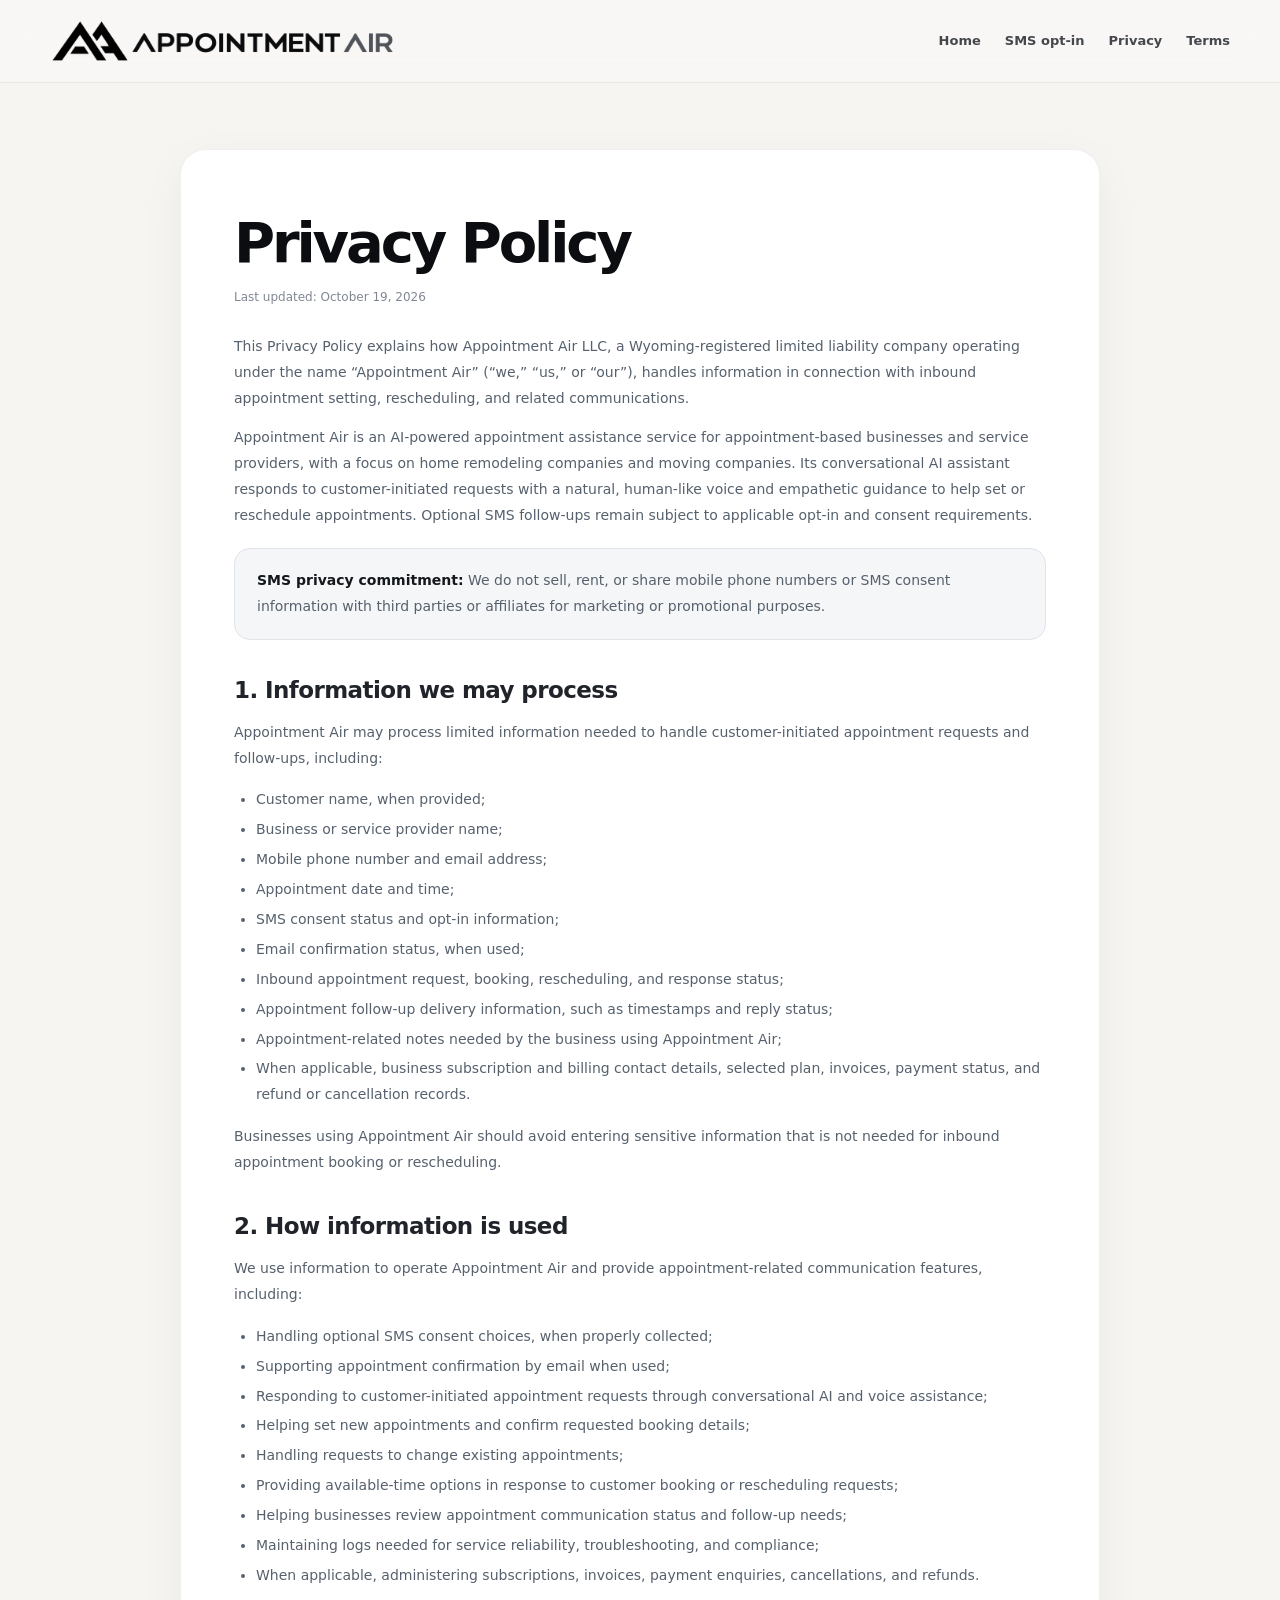
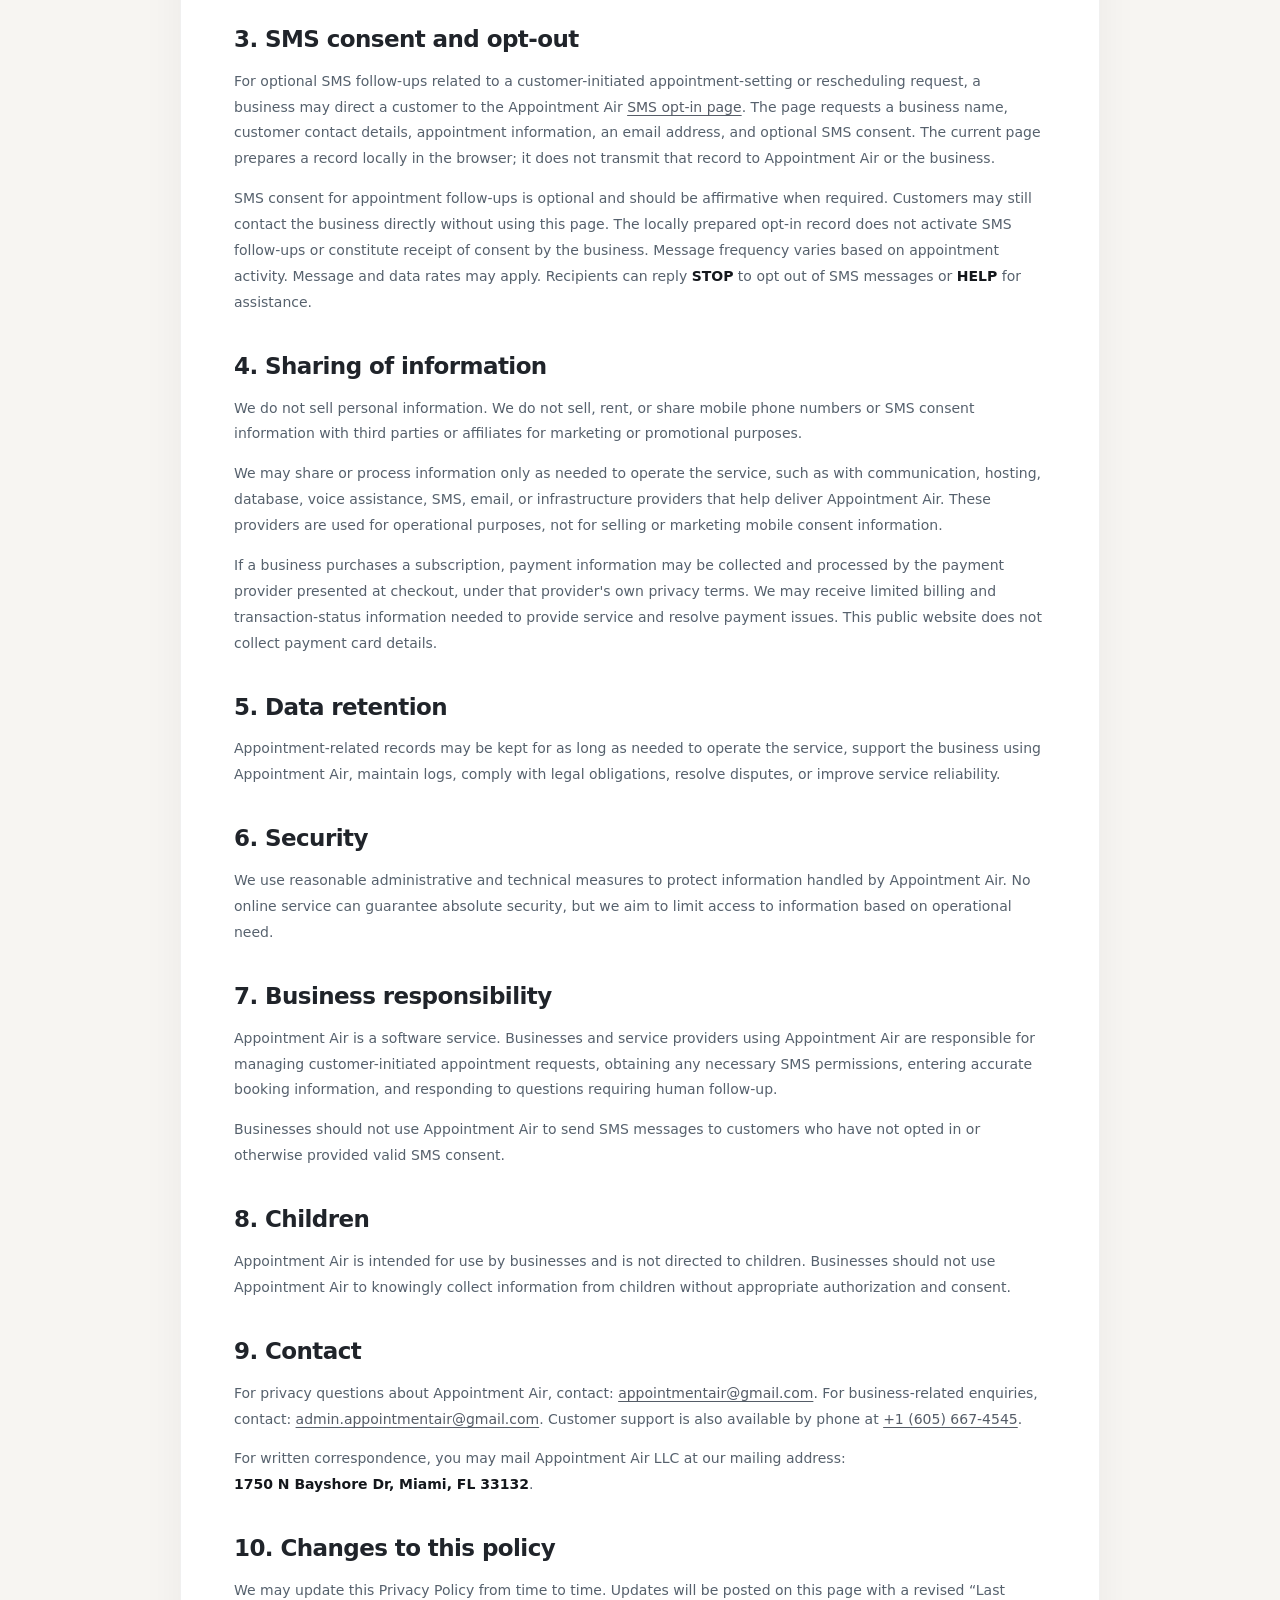
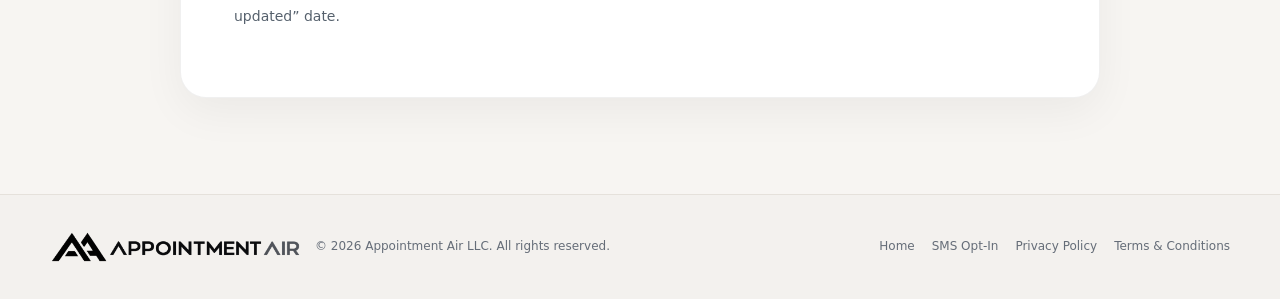
==== commit 6296ff3b: "Update Appointment Air website" ====
--- a/privacy.html
+++ b/privacy.html
@@ -1,356 +1,44 @@
 <!DOCTYPE html>
-<html lang="en">
-<head>
-  <meta charset="UTF-8" />
-  <meta name="viewport" content="width=device-width, initial-scale=1.0" />
 
-  <title>Privacy Policy | Appointment Air</title>
-  <meta
-    name="description"
-    content="Privacy Policy for Appointment Air LLC."
-  />
-
-  <style>
-    :root {
-      --bg: #0b1020;
-      --panel: #11182c;
-      --text: #f5f7fb;
-      --muted: #b8c1d9;
-      --line: rgba(255, 255, 255, 0.12);
-      --accent: #72e0ff;
-      --white: #ffffff;
-    }
-
-    * {
-      box-sizing: border-box;
-    }
-
-    body {
-      margin: 0;
-      font-family: Inter, ui-sans-serif, system-ui, -apple-system, BlinkMacSystemFont, "Segoe UI", sans-serif;
-      background:
-        radial-gradient(circle at top left, rgba(114, 224, 255, 0.15), transparent 28rem),
-        var(--bg);
-      color: var(--text);
-      line-height: 1.7;
-    }
-
-    a {
-      color: var(--accent);
-      text-decoration: none;
-    }
-
-    .container {
-      width: min(900px, calc(100% - 40px));
-      margin: 0 auto;
-    }
-
-    header {
-      padding: 24px 0;
-      border-bottom: 1px solid var(--line);
-      background: rgba(11, 16, 32, 0.75);
-      backdrop-filter: blur(12px);
-      position: sticky;
-      top: 0;
-    }
-
-    .nav {
-      display: flex;
-      align-items: center;
-      justify-content: space-between;
-      gap: 20px;
-      flex-wrap: wrap;
-    }
-
-    .brand {
-      display: flex;
-      flex-direction: column;
-      line-height: 1.2;
-      color: var(--white);
-    }
-
-    .brand strong {
-      font-size: 18px;
-      letter-spacing: 0.02em;
-    }
-
-    .brand span {
-      color: var(--muted);
-      font-size: 13px;
-      font-weight: 500;
-    }
-
-    .links {
-      display: flex;
-      gap: 16px;
-      flex-wrap: wrap;
-      color: var(--muted);
-      font-size: 14px;
-    }
-
-    .links a {
-      color: var(--muted);
-    }
-
-    .links a:hover {
-      color: var(--white);
-    }
-
-    main {
-      padding: 60px 0;
-    }
-
-    .card {
-      border: 1px solid var(--line);
-      border-radius: 28px;
-      padding: clamp(24px, 5vw, 48px);
-      background: rgba(255, 255, 255, 0.055);
-    }
-
-    h1 {
-      font-size: clamp(34px, 5vw, 56px);
-      line-height: 1.05;
-      margin: 0 0 10px;
-      letter-spacing: -0.04em;
-    }
-
-    .updated {
-      color: var(--muted);
-      margin-bottom: 30px;
-    }
-
-    h2 {
-      margin-top: 34px;
-      margin-bottom: 10px;
-      font-size: 22px;
-    }
-
-    p,
-    li {
-      color: var(--muted);
-    }
-
-    strong {
-      color: var(--text);
-    }
-
-    ul {
-      padding-left: 22px;
-    }
-
-    .important {
-      border: 1px solid rgba(114, 224, 255, 0.28);
-      background: rgba(114, 224, 255, 0.08);
-      border-radius: 20px;
-      padding: 18px;
-      margin: 22px 0;
-    }
-
-    footer {
-      padding: 34px 0;
-      border-top: 1px solid var(--line);
-      color: var(--muted);
-      font-size: 14px;
-    }
-  </style>
-</head>
-
-<body>
-  <header>
-    <div class="container nav">
-      <a class="brand" href="index.html">
-        <strong>Appointment Air</strong>
-        <span>by Othman Kamel</span>
-      </a>
-      
-      <nav class="links" aria-label="Main navigation">
-        <a href="index.html">Home</a>
-        <a href="sms-consent.html">Opt in</a>
-        <a href="privacy.html">Privacy</a>
-        <a href="terms.html">Terms</a>
-      </nav>
-    </div>
-  </header>
-
-  <main>
-    <div class="container">
-      <article class="card">
-        <h1>Privacy Policy</h1>
-        <p class="updated">Last updated: October 19, 2026</p>
-
-        <p>
-          This Privacy Policy explains how Appointment Air LLC, a Wyoming-registered limited liability company
-          operating under the name “Appointment Air” (“we,” “us,” or “our”), handles information in connection
-          with inbound appointment setting, rescheduling, and related communications.
-        </p>
-
-        <p>
-          Appointment Air is an AI-powered appointment assistance service for appointment-based businesses and
-          service providers. Its conversational AI assistant responds to customer-initiated requests with a
-          natural, human-like voice and empathetic guidance to help set or reschedule appointments.
-          Optional SMS follow-ups remain subject to applicable opt-in and consent requirements.
-        </p>
-
-        <div class="important">
-          <p>
-            <strong>SMS privacy commitment:</strong> We do not sell, rent, or share mobile phone numbers or SMS
-            consent information with third parties or affiliates for marketing or promotional purposes.
-          </p>
-        </div>
-
-        <h2>1. Information we may process</h2>
-
-        <p>
-          Appointment Air may process limited information needed to handle customer-initiated appointment requests and follow-ups,
-          including:
-        </p>
-
-        <ul>
-          <li>Customer or patient name, when provided;</li>
-          <li>Business or service provider name;</li>
-          <li>Mobile phone number and email address;</li>
-          <li>Appointment date and time;</li>
-          <li>SMS consent status and opt-in information;</li>
-          <li>Email confirmation status, when used;</li>
-          <li>Inbound appointment request, booking, rescheduling, and response status;</li>
-          <li>Appointment follow-up delivery information, such as timestamps and reply status;</li>
-          <li>Appointment-related notes needed by the business using Appointment Air;</li>
-          <li>When applicable, business subscription and billing contact details, selected plan,
-              invoices, payment status, and refund or cancellation records.</li>
-        </ul>
-
-        <p>
-          Businesses using Appointment Air should avoid entering sensitive information that is not needed for
-          inbound appointment booking or rescheduling.
-        </p>
-
-        <h2>2. How information is used</h2>
-
-        <p>
-          We use information to operate Appointment Air and provide appointment-related communication features,
-          including:
-        </p>
-
-        <ul>
-          <li>Handling optional SMS consent choices, when properly collected;</li>
-          <li>Supporting appointment confirmation by email when used;</li>
-          <li>Responding to customer-initiated appointment requests through conversational AI and voice assistance;</li>
-          <li>Helping set new appointments and confirm requested booking details;</li>
-          <li>Handling requests to change existing appointments;</li>
-          <li>Providing available-time options in response to customer booking or rescheduling requests;</li>
-          <li>Helping businesses review appointment communication status and follow-up needs;</li>
-          <li>Maintaining logs needed for service reliability, troubleshooting, and compliance;</li>
-          <li>When applicable, administering subscriptions, invoices, payment enquiries,
-              cancellations, and refunds.</li>
-        </ul>
-
-        <h2>3. SMS consent and opt-out</h2>
-
-        <p>
-          For optional SMS follow-ups related to a customer-initiated appointment-setting or rescheduling request, a business may
-          direct a customer to the Appointment Air SMS opt-in page. The page requests a business name, customer
-          contact details, appointment information, an email address, and optional SMS consent. The current page
-          prepares a record locally in the browser; it does not transmit that record to Appointment Air or the business.
-        </p>
-
-        <p>
-          SMS consent for appointment follow-ups is optional and should be affirmative when required.
-          Customers may still contact the business directly without using this page. The locally prepared opt-in record
-          does not activate SMS follow-ups or constitute receipt of consent by the business. Message frequency varies
-          based on appointment activity. Message and data rates may apply. Recipients can reply <strong>STOP</strong>
-          to opt out of SMS messages or <strong>HELP</strong> for assistance.
-        </p>
-
-        <h2>4. Sharing of information</h2>
-
-        <p>
-          We do not sell personal information. We do not sell, rent, or share mobile phone numbers or SMS consent
-          information with third parties or affiliates for marketing or promotional purposes.
-        </p>
-
-        <p>
-          We may share or process information only as needed to operate the service, such as with communication,
-          hosting, database, voice assistance, SMS, email, or infrastructure providers that help deliver Appointment Air.
-          These providers are used for operational purposes, not for selling or marketing mobile consent information.
-        </p>
-
-        <p>
-          If a business purchases a subscription, payment information may be collected and processed by
-          the payment provider presented at checkout, under that provider's own privacy terms. We may
-          receive limited billing and transaction-status information needed to provide service and
-          resolve payment issues. This public website does not collect payment card details.
-        </p>
-
-        <h2>5. Data retention</h2>
-
-        <p>
-          Appointment-related records may be kept for as long as needed to operate the service, support the business
-          using Appointment Air, maintain logs, comply with legal obligations, resolve disputes, or improve service
-          reliability.
-        </p>
-
-        <h2>6. Security</h2>
-
-        <p>
-          We use reasonable administrative and technical measures to protect information handled by Appointment Air.
-          No online service can guarantee absolute security, but we aim to limit access to information based on
-          operational need.
-        </p>
-
-        <h2>7. Business responsibility</h2>
-
-        <p>
-          Appointment Air is a software service. Businesses and service providers using Appointment Air are
-          responsible for managing customer-initiated appointment requests, obtaining any necessary SMS permissions,
-          entering accurate booking information, and responding to questions requiring human follow-up.
-        </p>
-
-        <p>
-          Businesses should not use Appointment Air to send SMS messages to customers who have not opted in or
-          otherwise provided valid SMS consent.
-        </p>
-
-        <h2>8. Children</h2>
-
-        <p>
-          Appointment Air is intended for use by businesses and is not directed to children. Businesses should not
-          use Appointment Air to knowingly collect information from children without appropriate authorization and
-          consent.
-        </p>
-
-        <h2>9. Contact</h2>
-
-        <p>
-          For privacy questions about Appointment Air, contact:
-          <a href="mailto:appointmentair@gmail.com">appointmentair@gmail.com</a>.
-          For business-related enquiries, contact:
-          <a href="mailto:admin.appointmentair@gmail.com">admin.appointmentair@gmail.com</a>.
-          Customer support is also available by phone at
-          <a href="tel:+13055658562">+1 (305) 565-8562</a>.
-        </p>
-
-        <p>
-          For written correspondence, you may mail Appointment Air LLC at our mailing address:
-          <strong>1750 N Bayshore Dr, Miami, FL 33132</strong>.
-        </p>
-
-        <h2>10. Changes to this policy</h2>
-
-        <p>
-          We may update this Privacy Policy from time to time. Updates will be posted on this page with a revised
-          “Last updated” date.
-        </p>
-      </article>
-    </div>
-  </main>
-
-  <footer>
-    <div class="container">
-      © 2026 Appointment Air LLC ·
-      <a href="index.html">Home</a> ·
-      <a href="sms-consent.html">SMS Opt-In</a> ·
-      <a href="terms.html">Terms and Conditions</a>
-    </div>
-  </footer>
-</body>
-</html>
+<html lang="en"><head>
+<meta charset="utf-8"/><meta content="width=device-width, initial-scale=1" name="viewport"/>
+<meta content="#f6f3ec" name="theme-color"/>
+<meta content="Privacy Policy for Appointment Air LLC." name="description"/>
+<title>Privacy Policy | Appointment Air</title>
+<link href="assets/favicon.png" rel="icon" type="image/png"/>
+<link href="assets/styles.css" rel="stylesheet"/>
+</head><body>
+<header class="site-header"><div class="container nav">
+<a aria-label="Appointment Air, home" class="brand" href="index.html"><img alt="Appointment Air" class="brand-logo" height="42" src="assets/appointment-air-logo-light.png" width="244"/></a>
+<nav aria-label="Main navigation" class="nav-links"><a href="index.html">Home</a><a href="sms-consent.html">SMS opt-in</a><a href="privacy.html">Privacy</a><a href="terms.html">Terms</a></nav>
+</div></header>
+<main class="interior-main"><div class="interior-container"><article class="legal-card">
+<h1>Privacy Policy</h1><p class="updated">Last updated: October 19, 2026</p>
+<p>This Privacy Policy explains how Appointment Air LLC, a Wyoming-registered limited liability company operating under the name “Appointment Air” (“we,” “us,” or “our”), handles information in connection with inbound appointment setting, rescheduling, and related communications.</p>
+<p>Appointment Air is an AI-powered appointment assistance service for appointment-based businesses and service providers, with a focus on home remodeling companies and moving companies. Its conversational AI assistant responds to customer-initiated requests with a natural, human-like voice and empathetic guidance to help set or reschedule appointments. Optional SMS follow-ups remain subject to applicable opt-in and consent requirements.</p>
+<div class="important"><p><strong>SMS privacy commitment:</strong> We do not sell, rent, or share mobile phone numbers or SMS consent information with third parties or affiliates for marketing or promotional purposes.</p></div>
+<h2>1. Information we may process</h2>
+<p>Appointment Air may process limited information needed to handle customer-initiated appointment requests and follow-ups, including:</p>
+<ul><li>Customer name, when provided;</li><li>Business or service provider name;</li><li>Mobile phone number and email address;</li><li>Appointment date and time;</li><li>SMS consent status and opt-in information;</li><li>Email confirmation status, when used;</li><li>Inbound appointment request, booking, rescheduling, and response status;</li><li>Appointment follow-up delivery information, such as timestamps and reply status;</li><li>Appointment-related notes needed by the business using Appointment Air;</li><li>When applicable, business subscription and billing contact details, selected plan, invoices, payment status, and refund or cancellation records.</li></ul>
+<p>Businesses using Appointment Air should avoid entering sensitive information that is not needed for inbound appointment booking or rescheduling.</p>
+<h2>2. How information is used</h2>
+<p>We use information to operate Appointment Air and provide appointment-related communication features, including:</p>
+<ul><li>Handling optional SMS consent choices, when properly collected;</li><li>Supporting appointment confirmation by email when used;</li><li>Responding to customer-initiated appointment requests through conversational AI and voice assistance;</li><li>Helping set new appointments and confirm requested booking details;</li><li>Handling requests to change existing appointments;</li><li>Providing available-time options in response to customer booking or rescheduling requests;</li><li>Helping businesses review appointment communication status and follow-up needs;</li><li>Maintaining logs needed for service reliability, troubleshooting, and compliance;</li><li>When applicable, administering subscriptions, invoices, payment enquiries, cancellations, and refunds.</li></ul>
+<h2>3. SMS consent and opt-out</h2>
+<p>For optional SMS follow-ups related to a customer-initiated appointment-setting or rescheduling request, a business may direct a customer to the Appointment Air <a href="sms-consent.html">SMS opt-in page</a>. The page requests a business name, customer contact details, appointment information, an email address, and optional SMS consent. The current page prepares a record locally in the browser; it does not transmit that record to Appointment Air or the business.</p>
+<p>SMS consent for appointment follow-ups is optional and should be affirmative when required. Customers may still contact the business directly without using this page. The locally prepared opt-in record does not activate SMS follow-ups or constitute receipt of consent by the business. Message frequency varies based on appointment activity. Message and data rates may apply. Recipients can reply <strong>STOP</strong> to opt out of SMS messages or <strong>HELP</strong> for assistance.</p>
+<h2>4. Sharing of information</h2>
+<p>We do not sell personal information. We do not sell, rent, or share mobile phone numbers or SMS consent information with third parties or affiliates for marketing or promotional purposes.</p>
+<p>We may share or process information only as needed to operate the service, such as with communication, hosting, database, voice assistance, SMS, email, or infrastructure providers that help deliver Appointment Air. These providers are used for operational purposes, not for selling or marketing mobile consent information.</p>
+<p>If a business purchases a subscription, payment information may be collected and processed by the payment provider presented at checkout, under that provider's own privacy terms. We may receive limited billing and transaction-status information needed to provide service and resolve payment issues. This public website does not collect payment card details.</p>
+<h2>5. Data retention</h2><p>Appointment-related records may be kept for as long as needed to operate the service, support the business using Appointment Air, maintain logs, comply with legal obligations, resolve disputes, or improve service reliability.</p>
+<h2>6. Security</h2><p>We use reasonable administrative and technical measures to protect information handled by Appointment Air. No online service can guarantee absolute security, but we aim to limit access to information based on operational need.</p>
+<h2>7. Business responsibility</h2><p>Appointment Air is a software service. Businesses and service providers using Appointment Air are responsible for managing customer-initiated appointment requests, obtaining any necessary SMS permissions, entering accurate booking information, and responding to questions requiring human follow-up.</p>
+<p>Businesses should not use Appointment Air to send SMS messages to customers who have not opted in or otherwise provided valid SMS consent.</p>
+<h2>8. Children</h2><p>Appointment Air is intended for use by businesses and is not directed to children. Businesses should not use Appointment Air to knowingly collect information from children without appropriate authorization and consent.</p>
+<h2>9. Contact</h2><p>For privacy questions about Appointment Air, contact: <a href="mailto:appointmentair@gmail.com">appointmentair@gmail.com</a>. For business-related enquiries, contact: <a href="mailto:admin.appointmentair@gmail.com">admin.appointmentair@gmail.com</a>. Customer support is also available by phone at <a href="tel:+16056674545">+1 (605) 667-4545</a>.</p>
+<p>For written correspondence, you may mail Appointment Air LLC at our mailing address:<br/><strong>1750 N Bayshore Dr, Miami, FL 33132</strong>.</p>
+<h2>10. Changes to this policy</h2><p>We may update this Privacy Policy from time to time. Updates will be posted on this page with a revised “Last updated” date.</p>
+</article></div></main>
+<footer class="footer"><div class="container footer-inner"><div class="footer-brand"><img alt="Appointment Air" class="footer-logo" src="assets/appointment-air-logo-light.png"/><span>© 2026 Appointment Air LLC. All rights reserved.</span></div><nav aria-label="Footer"><a href="index.html">Home</a><a href="sms-consent.html">SMS Opt-In</a><a href="privacy.html">Privacy Policy</a><a href="terms.html">Terms &amp; Conditions</a></nav></div></footer>
+</body></html>
--- a/assets/styles.css
+++ b/assets/styles.css
@@ -0,0 +1,208 @@
+
+:root{
+  --header-height:82px;
+  --bg:#f7f5f2;
+  --paper:#ffffff;
+  --paper2:#fbfaf8;
+  --soft:#f0ede9;
+  --ink:#0c0d10;
+  --ink2:#23262b;
+  --muted:#626873;
+  --line:#e5e1db;
+  --brand:#959ba6;
+  --brand-dark:#6f7680;
+  --warm:#d8d1c6;
+  --radius:24px;
+  --shadow:0 22px 60px rgba(17,19,22,.08);
+}
+*{box-sizing:border-box}
+html{scroll-behavior:smooth;scroll-padding-top:calc(var(--header-height) + 16px)}
+body{margin:0;background:var(--bg);font:16px/1.65 Inter,ui-sans-serif,system-ui,-apple-system,BlinkMacSystemFont,"Segoe UI",sans-serif;color:var(--ink);-webkit-font-smoothing:antialiased}
+a{color:inherit;text-decoration:none}
+button,input{font:inherit}
+a:focus-visible,button:focus-visible,input:focus-visible{outline:3px solid #b4b8bf;outline-offset:3px}
+img,video{max-width:100%}
+main,section,article,aside,.container,.interior-container{min-width:0}
+.container,.interior-container{max-width:100%}
+.section a:not(.button),.legal-card a:not(.button){overflow-wrap:anywhere}
+.container{width:min(1180px,calc(100% - 40px));margin:auto}
+
+.site-header{min-height:82px;position:sticky;top:0;z-index:40;background:rgba(250,248,245,.88);border-bottom:1px solid rgba(0,0,0,.06);backdrop-filter:blur(18px)}
+.site-header .nav{min-height:82px;padding-block:16px;display:flex;justify-content:space-between;gap:14px 22px;align-items:center;flex-wrap:wrap}
+.brand{display:flex;align-items:center;flex:0 1 345px;min-width:0;max-width:100%}
+.brand-logo{display:block;width:100%;height:auto;max-width:345px}
+.nav-links{display:flex;gap:12px 24px;align-items:center;flex-wrap:wrap;min-width:0;font-size:13px;font-weight:750;color:#2b2f35}
+.nav-links a{opacity:.88}
+.nav-links a:hover,.footer a:hover{opacity:1;color:#000}
+.nav-cta{border:1px solid #0f1114;border-radius:999px;padding:10px 16px;background:#111317;color:#fff!important;opacity:1!important;box-shadow:0 10px 24px rgba(17,19,23,.12)}
+.nav-cta:hover{background:#2d3138}
+
+.hero{position:relative;isolation:isolate;min-height:calc(100vh - var(--header-height));min-height:calc(100svh - var(--header-height));min-height:calc(100dvh - var(--header-height));display:flex;align-items:center;overflow:hidden;background:#111317;color:white}
+.hero-video,.hero-poster,.hero-overlay{position:absolute;inset:0;display:block;width:100%;height:100%;max-width:none}
+.hero-video,.hero-poster{object-fit:cover;object-position:center center;z-index:-3}
+.hero-poster{z-index:-4}
+
+.hero-content{padding:clamp(32px,5vh,72px) 0;position:relative}
+.hero-copy{max-width:630px}
+.eyebrow{display:inline-flex;align-items:center;gap:8px;font-size:11px;text-transform:uppercase;letter-spacing:.18em;font-weight:800;color:#f5f6f8}
+.eyebrow::before{content:"";height:8px;width:8px;background:#d8dce2;border-radius:50%;box-shadow:0 0 0 4px rgba(25,30,37,.18)}
+.hero h1{font-size:clamp(46px,5.8vw,76px);line-height:1.02;font-weight:830;letter-spacing:-.06em;margin:20px 0 20px;max-width:660px}
+.hero h1 em{font-style:normal;color:#f0f2f5}
+.hero p{font-size:17px;line-height:1.78;color:#fff;max-width:560px;margin:0}
+.hero-pills{display:flex;gap:10px;flex-wrap:wrap;margin-top:26px}
+.hero-pills span{border:1px solid rgba(255,255,255,.45);border-radius:999px;background:rgba(17,23,30,.25);padding:7px 13px;font-size:12px;color:#fff}
+.actions{display:flex;flex-wrap:wrap;gap:12px;margin-top:30px}
+.button{display:inline-flex;justify-content:center;align-items:center;gap:9px;border:1px solid #cfd3d8;padding:13px 20px;background:transparent;border-radius:13px;font-weight:800;font-size:14px;line-height:1.35;transition:transform .2s,background .2s,box-shadow .2s;cursor:pointer}
+.button:hover{transform:translateY(-2px)}
+.button.primary{background:#f4f4f5;color:#111317;border-color:#f4f4f5}
+.button.primary:hover{background:#fff;box-shadow:0 14px 32px rgba(0,0,0,.16)}
+.button.ghost{border-color:rgba(255,255,255,.35);color:white;background:rgba(255,255,255,.06)}
+.button.dark{color:white;background:#111317;border-color:#111317}
+.button.dark:hover{background:#30343a}
+.hero-footnote{font-size:11px!important;margin-top:28px!important;color:#fff!important}
+.hero-video{pointer-events:none}
+
+.trust-strip{border-bottom:1px solid var(--line);background:#f1efec}
+.trust-grid{display:flex;gap:17px 38px;justify-content:space-between;flex-wrap:wrap;padding:22px 0}
+.trust-grid span{font-size:12px;font-weight:800;color:#383d46;letter-spacing:.025em}
+.trust-grid b{font-size:14px;margin-right:6px;color:#868c97}
+
+.section{padding:92px 0}
+.section.soft{background:#f1efeb}
+.section-head{max-width:760px;margin-bottom:34px}
+.kicker{font-size:11px;font-weight:850;letter-spacing:.17em;color:#7d838f;text-transform:uppercase}
+.section-title{font-size:clamp(31px,4.2vw,54px);line-height:1.1;letter-spacing:-.055em;margin:12px 0 16px;color:var(--ink)}
+.section-intro{color:var(--muted);font-size:16px;margin:0;max-width:710px}
+
+.focus-grid{display:grid;grid-template-columns:repeat(2,minmax(0,1fr));gap:22px}
+.focus-card{position:relative;isolation:isolate;min-height:430px;padding:34px 36px 30px;overflow:hidden;background:var(--paper);border:1px solid rgba(0,0,0,.06);border-radius:var(--radius);box-shadow:0 16px 40px rgba(15,18,22,.04)}
+.focus-card::after{content:"";position:absolute;z-index:-1;right:-55px;top:-55px;width:190px;height:190px;border:1px solid rgba(25,28,33,.06);border-radius:100%;box-shadow:0 0 0 42px rgba(25,28,33,.025),0 0 0 82px rgba(25,28,33,.015)}
+.remodel-card{background:linear-gradient(140deg,#ffffff,#f6f2ed)}
+.move-card{background:linear-gradient(140deg,#ffffff,#f1f3f6)}
+.focus-card-icon{display:grid;place-items:center;width:60px;height:60px;border-radius:18px;margin-bottom:24px;color:#fff;background:#111317;font-size:28px;font-weight:700}
+.move-card .focus-card-icon{background:#8f96a1}
+.focus-type{display:block;color:#7d838d;font-size:11px;font-weight:800;letter-spacing:.13em}
+.focus-card h3{font-size:clamp(26px,3vw,34px);letter-spacing:-.045em;line-height:1.15;margin:10px 0 15px}
+.focus-card p{font-size:15px;line-height:1.75;max-width:500px;color:#3c424c}
+.focus-card .usecase{margin:24px 0 21px;background:rgba(255,255,255,.78);border:1px solid rgba(17,19,22,.07);border-radius:15px;padding:17px 20px;backdrop-filter:blur(6px)}
+.focus-card .usecase span{display:block;color:#8e8f94;font-weight:800;font-size:10px;text-transform:uppercase;letter-spacing:.14em;margin-bottom:5px}
+.focus-card .usecase strong{color:#191c21;font-size:15px;line-height:1.4}
+.focus-card ul{list-style:none;padding:0;margin:0;display:flex;flex-wrap:wrap;gap:8px}
+.focus-card ul li{font-size:11px;line-height:1.35;font-weight:760;color:#434a53;background:rgba(255,255,255,.88);border-radius:999px;border:1px solid #dde0e5;padding:7px 12px}
+
+.workflow{display:grid;grid-template-columns:repeat(5,minmax(0,1fr));gap:13px}
+.step{position:relative;background:var(--paper);border-radius:22px;padding:25px 18px;border:1px solid rgba(0,0,0,.06);box-shadow:0 8px 30px rgba(18,20,24,.03)}
+.step .number{color:#8b909b;font-weight:850;letter-spacing:.1em;font-size:12px}
+.step h3{font-size:16px;line-height:1.27;margin:18px 0 9px}
+.step p{font-size:13px;color:var(--muted);line-height:1.7;margin:0}
+.step:not(:last-child)::after{content:'→';position:absolute;right:-15px;top:51%;color:#8a919d;z-index:4;background:var(--bg);border-radius:50%;height:25px;width:25px;display:grid;place-items:center;border:1px solid var(--line)}
+
+.split{display:grid;grid-template-columns:repeat(2,minmax(0,1fr));gap:74px;align-items:center}
+.benefit-board{background:#111317;border-radius:30px;padding:30px;box-shadow:var(--shadow);color:white}
+.board-top{display:flex;flex-wrap:wrap;gap:8px 14px;align-items:center;justify-content:space-between;border-bottom:1px solid rgba(255,255,255,.12);padding-bottom:17px;color:#eef0f4;font-size:13px;font-weight:800}
+.board-top .live{color:#b5bbc5;font-size:11px}
+.board-row{display:flex;gap:13px;align-items:center;padding:17px 0;border-bottom:1px solid rgba(255,255,255,.09)}
+.board-icon{flex-shrink:0;width:38px;height:38px;background:#292e36;border-radius:12px;display:grid;place-items:center;color:#edf0f4;font-weight:850}
+.board-row>div{min-width:0;flex:1}
+.board-row strong{font-size:13px;display:block;overflow-wrap:anywhere}
+.board-row small{color:#b3b8c0;font-size:11px}
+.board-pill{flex-shrink:0;margin-left:auto;color:#111317;background:#f0f2f5;padding:5px 8px;font-weight:800;font-size:10px;border-radius:30px}
+.benefit-list{list-style:none;margin:24px 0 0;padding:0;display:grid;gap:13px}
+.benefit-list li{display:flex;gap:10px;font-size:14px;color:#3f454f}
+.benefit-list li:before{content:'✓';color:#8a919c;font-weight:900}
+
+.locale-panel{background:var(--paper);border:1px solid rgba(0,0,0,.06);border-radius:26px;padding:32px;display:flex;gap:35px;align-items:center;justify-content:space-between;box-shadow:0 10px 30px rgba(18,20,22,.03)}
+.locale-panel h3{margin:4px 0 10px;font-size:25px;letter-spacing:-.03em}
+.locale-panel p{margin:0;color:var(--muted);font-size:14px;max-width:715px}
+.locale-chip{flex-shrink:0;border:1px solid #d7dbe1;padding:17px 22px;border-radius:16px;color:#555b65;font-size:12px;font-weight:850;letter-spacing:.06em;background:#f7f8fa}
+
+.plan-panel{padding:37px;border-radius:26px;border:1px solid rgba(0,0,0,.06);background:var(--paper);display:grid;grid-template-columns:minmax(0,1.6fr) minmax(0,1fr);gap:34px;align-items:center;box-shadow:0 10px 34px rgba(18,20,22,.03)}
+.plan-panel p{color:var(--muted);font-size:14px}
+.plan-side{background:#f5f6f8;border-radius:18px;padding:24px;font-size:13px;color:#55606d}
+.plan-side strong{display:block;color:#14171c;font-size:19px;margin-bottom:10px}
+.notice{border:1px solid #e0e2e6;background:#fbfbfc;border-radius:18px;padding:22px 24px;color:#596370;font-size:14px}
+.notice p{margin:0 0 12px}.notice p:last-child{margin-bottom:0}.notice a:not(.button),.section a:not(.button),.legal-card a:not(.button){color:#555c67;text-decoration:underline;text-underline-offset:3px}
+
+.cta-band{border-radius:28px;background:linear-gradient(120deg,#0f1114,#2b2f35);padding:42px;display:flex;align-items:center;justify-content:space-between;gap:25px;color:#fff;box-shadow:var(--shadow)}
+.cta-band h2{margin:0 0 12px;color:#fff;font-size:clamp(29px,3.5vw,43px);line-height:1.15;letter-spacing:-.045em}
+.cta-band p{margin:0;color:#d7dbe2;font-size:14px;max-width:580px}
+.contact-grid{display:grid;grid-template-columns:repeat(3,minmax(0,1fr));gap:15px;margin-top:25px}
+.contact-card{border:1px solid rgba(0,0,0,.06);background:var(--paper);padding:25px;border-radius:20px;min-width:0;box-shadow:0 8px 26px rgba(18,20,22,.03)}
+.contact-card small{display:block;color:#7f8793;font-size:12px}
+.contact-card a{font-size:14px;font-weight:760;overflow-wrap:anywhere;color:#20242a}
+
+.footer{border-top:1px solid var(--line);background:#f3f1ee;padding:36px 0;color:#656d78;font-size:12px}
+.footer-inner{display:flex;gap:20px;align-items:center;justify-content:space-between;flex-wrap:wrap}
+.footer-brand{display:flex;gap:14px;align-items:center;flex-wrap:wrap}
+.footer-logo{width:251px;height:auto;max-width:100%;display:block}
+.footer nav{display:flex;gap:17px;flex-wrap:wrap}
+
+/* Secondary pages */
+.interior-main{padding:66px 0 96px}
+.interior-container{width:min(920px,calc(100% - 40px));margin:auto}
+.legal-card{background:var(--paper);border:1px solid rgba(0,0,0,.06);box-shadow:0 14px 44px rgba(18,20,22,.05);border-radius:26px;padding:clamp(24px,5vw,53px)}
+.legal-card h1{font-size:clamp(33px,5vw,56px);line-height:1.1;letter-spacing:-.055em;margin:9px 0 12px}
+.legal-card h2{font-size:23px;margin:36px 0 10px;line-height:1.3;letter-spacing:-.025em;color:#20242a}
+.legal-card p,.legal-card li{color:#56616d;font-size:14px;line-height:1.85}
+.legal-card li{margin:4px 0}.legal-card ul{padding-left:22px}
+.updated{font-size:12px!important;color:#808792!important;margin-bottom:26px}
+.important{background:#f5f6f8;border:1px solid #e0e3e8;border-radius:16px;padding:17px 22px;margin:19px 0}.important p{margin:2px 0}
+.legal-card strong{color:#14171c}
+.fine-print{font-size:12px!important;color:#7c8792!important}
+
+.form-panel{background:#f7f6f4;border:1px solid #e2dfda;border-radius:18px;padding:24px;margin-top:19px}
+.form-grid{display:grid;grid-template-columns:1fr 1fr;gap:13px 17px}
+.form-row label{display:block;color:#4b535d;font-weight:750;font-size:12px;margin:0 0 7px}
+.form-row input{width:100%;color:#20242a;background:#fff;border:1px solid #d2d7de;border-radius:12px;padding:12px 13px;font-size:14px}
+.form-row input.invalid{outline:2px solid #bd7255;border-color:#bd7255}
+.checkbox-row{display:grid;grid-template-columns:20px 1fr;gap:12px;background:#fff;border:1px solid #ddd8cf;padding:18px;border-radius:13px;margin-top:22px}
+.checkbox-row input{margin-top:6px;accent-color:#111317}.checkbox-row label{font-size:13px;line-height:1.65;color:#53606c}
+.button-row{display:flex;flex-wrap:wrap;gap:10px;margin:20px 0}.button.secondary{background:#fff;color:#22262c;border:1px solid #cdd2d9}
+.result{display:none;margin-top:15px;border-radius:13px;padding:17px 20px}.result.success{display:block;background:#eef5ef;border:1px solid #afc2b2}.result.error{display:block;background:#f8e7df;border:1px solid #d1a394}.result.warning{display:block;background:#f5f1e8;border:1px solid #d8c8ae}.result p,.result li{font-size:13px}.result-title{font-weight:850!important;color:#314a39!important}.confirmation-box{padding:14px;border:1px solid #cfd4db;border-radius:13px;background:#fff;margin:12px 0}.confirmation-box p{margin:0 0 6px}
+
+@media(max-width:1060px){.workflow{grid-template-columns:repeat(3,minmax(0,1fr))}.step::after{display:none!important}}
+@media(max-width:960px){.brand{flex-basis:300px}.nav-links{gap:12px 18px;font-size:12px}.split{gap:30px}}
+@media(min-width:701px) and (max-height:820px){
+  .hero-content{padding:32px 0}
+  .hero-copy{max-width:710px}
+  .hero h1{font-size:clamp(46px,4.6vw,64px);max-width:710px;margin:16px 0}
+  .hero p{font-size:16px;line-height:1.65}
+  .hero-pills{margin-top:20px}
+  .actions{margin-top:22px}
+  .hero-footnote{margin-top:18px!important}
+}
+@media(max-width:700px){
+  .site-header{height:auto;min-height:74px}
+  .site-header .nav{min-height:74px;padding:13px 0;gap:13px;flex-wrap:wrap}
+  .brand{flex-basis:300px}
+  .brand-logo{width:100%;height:auto;max-width:300px}
+  .nav-links{gap:12px;font-size:11px;flex-wrap:wrap}
+  .nav-links .nav-cta{padding:8px 11px}
+  .hero-content{padding:clamp(24px,4vh,40px) 0}
+  .hero-copy{max-width:100%}
+  .hero h1{font-size:clamp(43px,12vw,60px);max-width:560px}
+  .hero p{font-size:15px}
+  .hero-video,.hero-poster{object-position:58% center}
+  
+  .section{padding:68px 0}
+  .focus-grid,.workflow,.contact-grid,.split,.plan-panel,.form-grid{grid-template-columns:1fr}
+  .focus-card{padding:28px 24px;min-height:0}
+  .focus-card h3{font-size:28px}
+  .industry-card{min-height:0}
+  .locale-panel,.cta-band{display:block}
+  .locale-chip{display:inline-block;max-width:100%;margin-top:22px;overflow-wrap:anywhere}
+  .cta-band .button{margin-top:24px}
+  .legal-card{padding:25px}.interior-main{padding:36px 0 65px}
+  .trust-grid{gap:10px 25px}.trust-grid span{font-size:11px}
+}
+@media(max-width:600px){:root{--header-height:116px}.board-top{font-size:11px}.benefit-board{padding:22px}.board-row{gap:9px}.board-pill{font-size:9px}}
+@media(max-width:400px){.container,.interior-container{width:calc(100% - 28px)}.nav-links{gap:9px}.hero h1{font-size:42px}.site-header .nav{align-items:flex-start}.hero-pills span{font-size:10px}}
+@media(prefers-reduced-motion:reduce){html{scroll-behavior:auto}.hero-video{display:none}.button:hover{transform:none}}
+
+
+/* Natural footage: no hero veil, tint, dimming, blur or image filter. */
+.hero-overlay{display:none!important;background:none!important;filter:none!important;backdrop-filter:none!important}
+.hero-video,.hero-poster{filter:none;backdrop-filter:none}
+/* Shadows are attached to the text only; they do not shade the footage. */
+.hero h1,.hero .eyebrow,.hero p,.hero .button.ghost{text-shadow:0 1px 4px rgba(0,0,0,.9)}
+.hero-pills span{text-shadow:0 1px 2px rgba(0,0,0,.6)}
